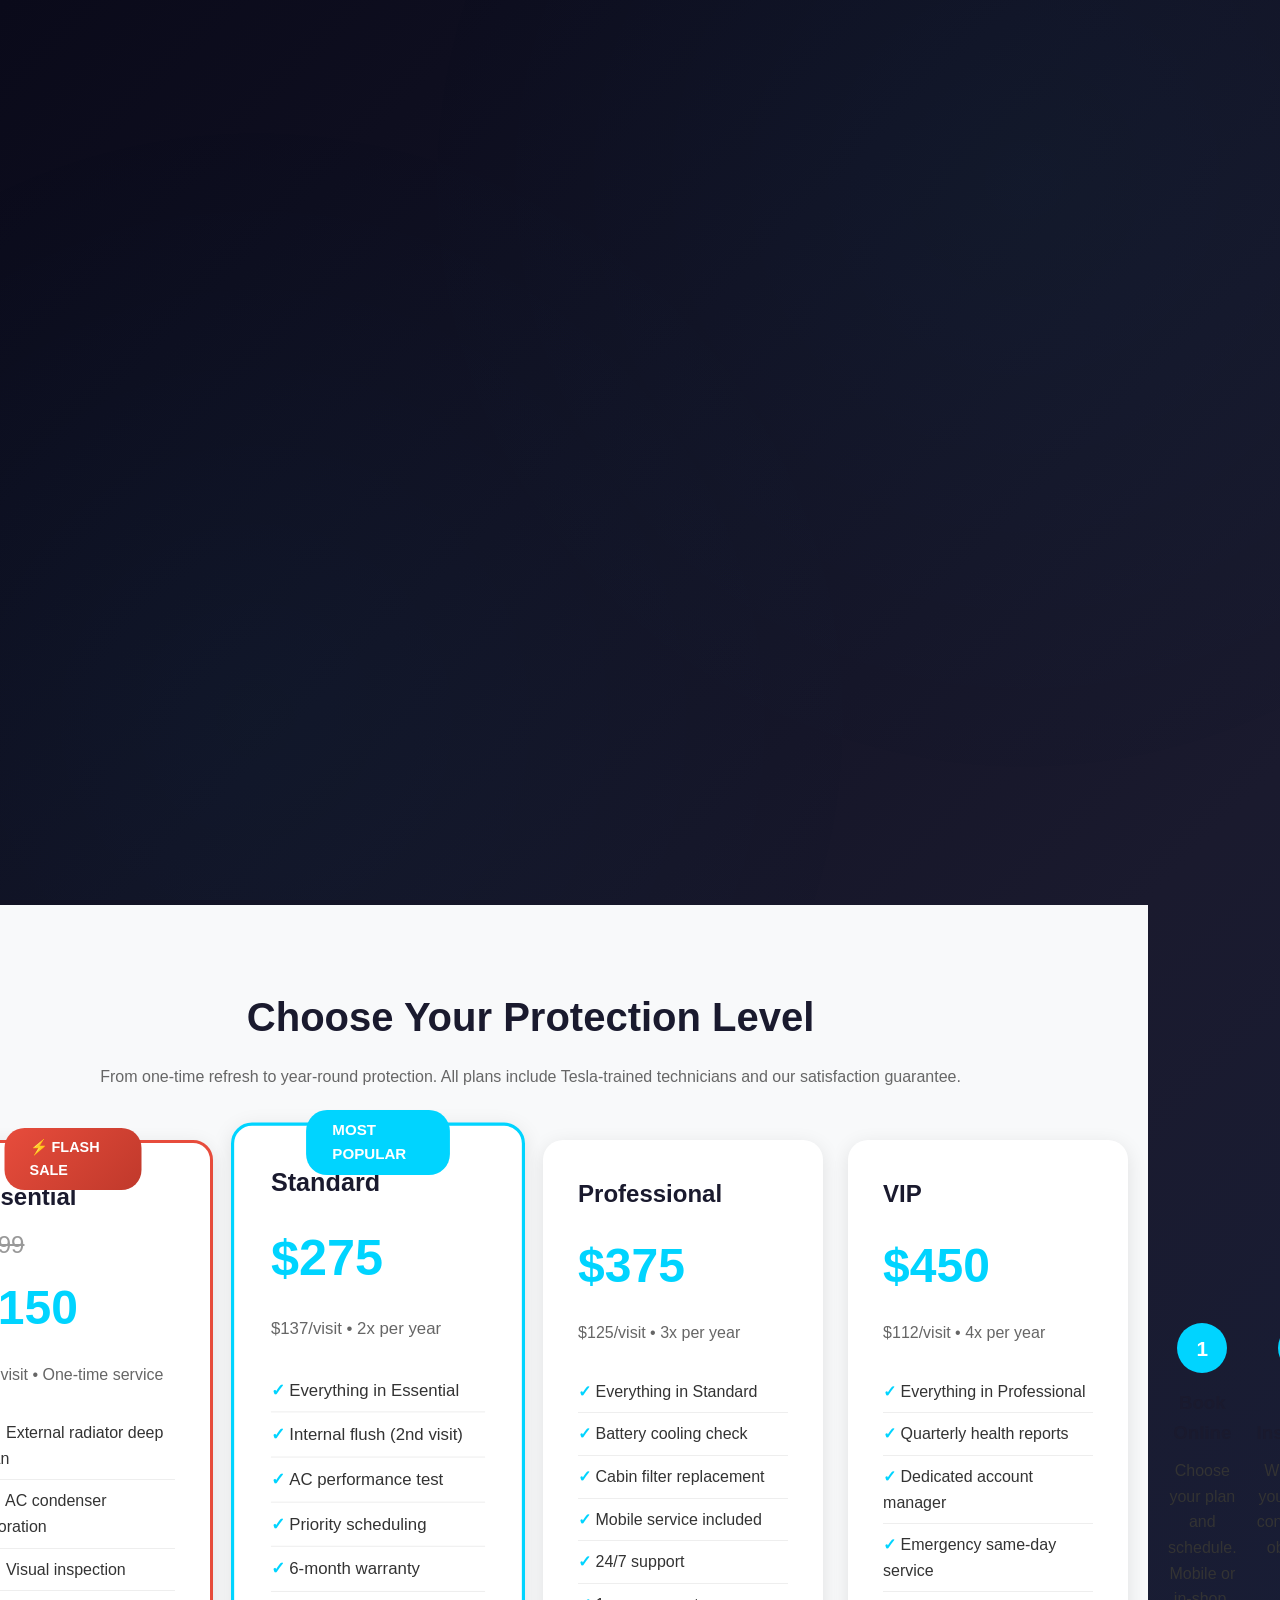
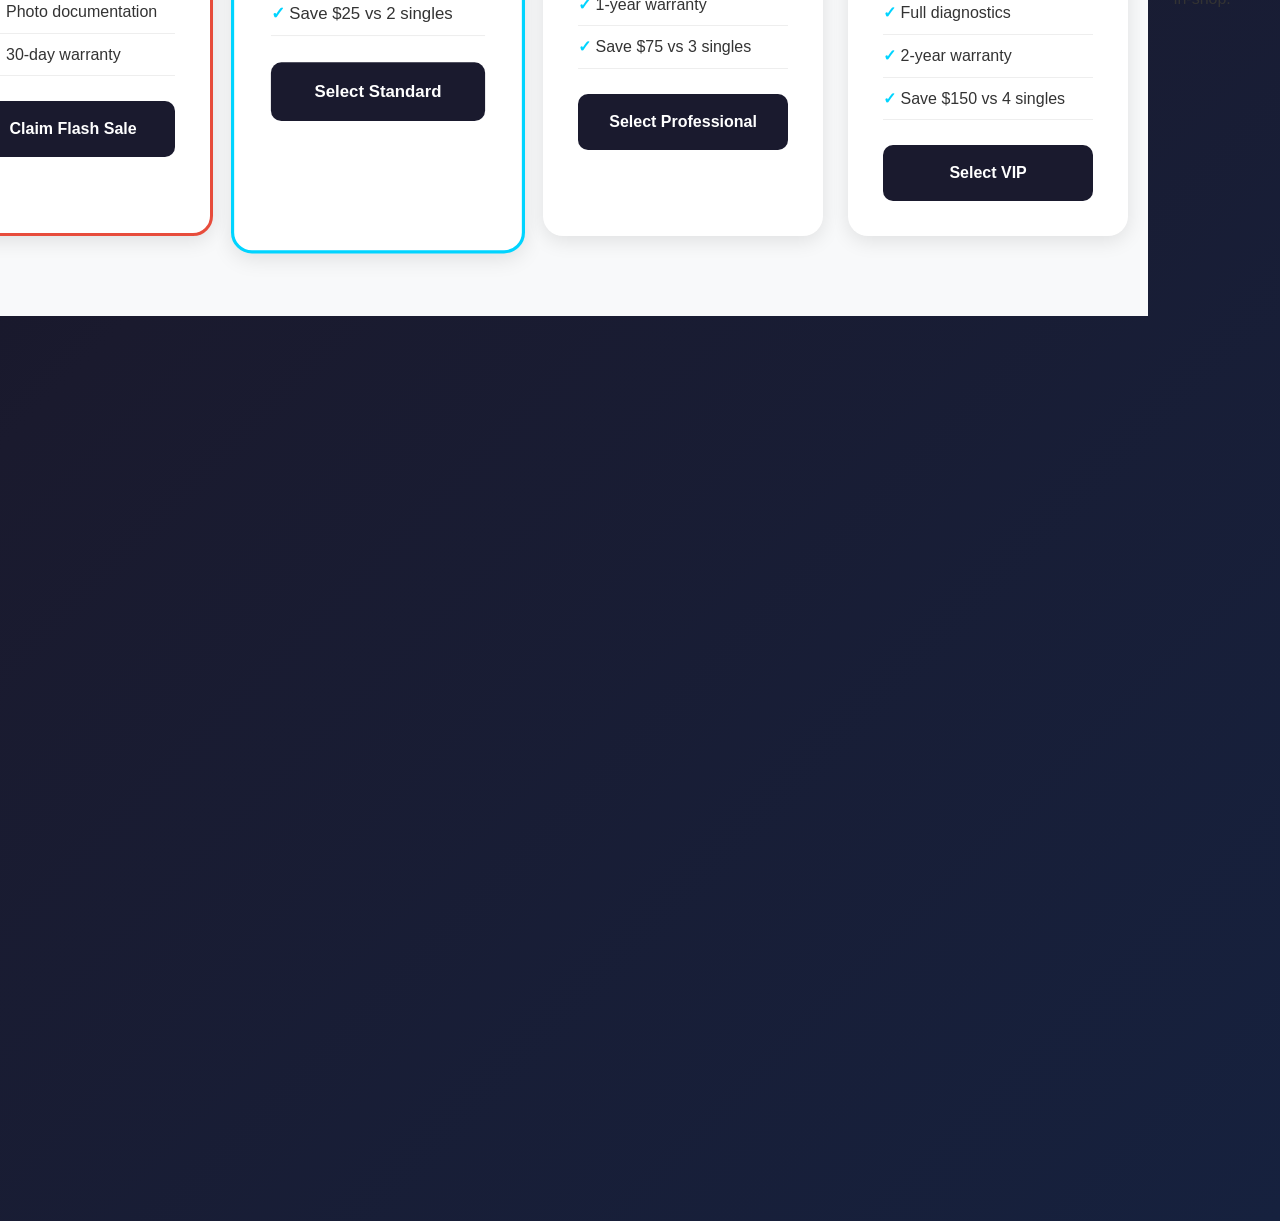
==== book.html @ 42105e39 "feat: add booking form and dedicated booking page" ====
<!DOCTYPE html>
<html lang="en">
<head>
    <meta charset="UTF-8">
    <meta name="viewport" content="width=device-width, initial-scale=1.0">
    <title>Book Your Tesla Service - Tesla Cool Pro</title>
    <style>
        * {
            margin: 0;
            padding: 0;
            box-sizing: border-box;
        }
        
        body {
            font-family: 'Segoe UI', Tahoma, Geneva, Verdana, sans-serif;
            background: linear-gradient(135deg, #0a0a1a 0%, #1a1a2e 50%, #16213e 100%);
            min-height: 100vh;
            color: white;
            display: flex;
            justify-content: center;
            align-items: center;
            padding: 20px;
            position: relative;
            overflow-x: hidden;
        }
        
        /* Subtle repeating pattern background */
        body::before {
            content: '';
            position: fixed;
            top: 0;
            left: 0;
            width: 100%;
            height: 100%;
            background-image: 
                radial-gradient(circle at 20% 80%, rgba(0, 212, 255, 0.03) 0%, transparent 50%),
                radial-gradient(circle at 80% 20%, rgba(0, 212, 255, 0.03) 0%, transparent 50%);
            pointer-events: none;
            z-index: 0;
        }
        
        .container {
            max-width: 600px;
            width: 100%;
            position: relative;
            z-index: 1;
        }
        
        /* Logo/Header */
        .header {
            text-align: center;
            margin-bottom: 30px;
        }
        
        .header h1 {
            font-size: 2.5em;
            font-weight: 700;
            margin-bottom: 5px;
        }
        
        .header h1 span {
            color: #00d4ff;
        }
        
        .header .subtitle {
            font-size: 1em;
            opacity: 0.7;
            margin-bottom: 10px;
        }
        
        /* Repetitive "gravity" text */
        .gravity-text {
            text-align: center;
            margin-bottom: 30px;
            overflow: hidden;
        }
        
        .gravity-line {
            display: block;
            font-size: 0.7em;
            letter-spacing: 8px;
            text-transform: uppercase;
            opacity: 0.15;
            line-height: 1.4;
            animation: fadePulse 3s ease-in-out infinite;
        }
        
        .gravity-line:nth-child(1) { font-size: 0.9em; opacity: 0.25; }
        .gravity-line:nth-child(2) { font-size: 0.8em; opacity: 0.2; }
        .gravity-line:nth-child(3) { font-size: 0.7em; opacity: 0.15; }
        .gravity-line:nth-child(4) { font-size: 0.6em; opacity: 0.1; }
        .gravity-line:nth-child(5) { font-size: 0.5em; opacity: 0.08; }
        
        @keyframes fadePulse {
            0%, 100% { opacity: 0.1; }
            50% { opacity: 0.25; }
        }
        
        /* Form Card */
        .form-card {
            background: rgba(255, 255, 255, 0.03);
            border: 1px solid rgba(0, 212, 255, 0.15);
            border-radius: 20px;
            padding: 40px;
            backdrop-filter: blur(10px);
            box-shadow: 0 20px 60px rgba(0, 0, 0, 0.4);
        }
        
        .form-title {
            font-size: 1.5em;
            margin-bottom: 5px;
            color: #00d4ff;
        }
        
        .form-subtitle {
            font-size: 0.95em;
            opacity: 0.7;
            margin-bottom: 30px;
        }
        
        .form-group {
            margin-bottom: 22px;
        }
        
        .form-group label {
            display: block;
            margin-bottom: 8px;
            font-weight: 600;
            font-size: 0.9em;
            color: #00d4ff;
        }
        
        .form-group input,
        .form-group select,
        .form-group textarea {
            width: 100%;
            padding: 14px 16px;
            border: 2px solid rgba(0, 212, 255, 0.2);
            border-radius: 12px;
            background: rgba(0, 0, 0, 0.3);
            color: white;
            font-size: 1em;
            transition: all 0.3s ease;
            font-family: inherit;
        }
        
        .form-group input:focus,
        .form-group select:focus,
        .form-group textarea:focus {
            outline: none;
            border-color: #00d4ff;
            box-shadow: 0 0 20px rgba(0, 212, 255, 0.2);
            background: rgba(0, 0, 0, 0.5);
        }
        
        .form-group input::placeholder,
        .form-group textarea::placeholder {
            color: rgba(255, 255, 255, 0.3);
        }
        
        .form-group select option {
            background: #1a1a2e;
            color: white;
        }
        
        .form-group small {
            display: block;
            margin-top: 6px;
            color: rgba(255, 255, 255, 0.5);
            font-size: 0.8em;
        }
        
        .form-row {
            display: grid;
            grid-template-columns: 1fr 1fr;
            gap: 15px;
        }
        
        .checkbox-group {
            display: flex;
            flex-direction: column;
            gap: 10px;
        }
        
        .checkbox-label {
            display: flex;
            align-items: center;
            gap: 10px;
            cursor: pointer;
            font-weight: normal;
            color: rgba(255, 255, 255, 0.85);
            font-size: 0.95em;
        }
        
        .checkbox-label input[type="checkbox"] {
            width: auto;
            accent-color: #00d4ff;
        }
        
        .submit-btn {
            display: block;
            width: 100%;
            padding: 18px;
            background: linear-gradient(135deg, #00d4ff 0%, #0099cc 100%);
            color: #0a0a1a;
            border: none;
            border-radius: 50px;
            font-size: 1.2em;
            font-weight: bold;
            cursor: pointer;
            transition: all 0.3s ease;
            margin-top: 10px;
        }
        
        .submit-btn:hover {
            transform: translateY(-3px);
            box-shadow: 0 15px 40px rgba(0, 212, 255, 0.4);
        }
        
        .guarantee-text {
            text-align: center;
            margin-top: 20px;
            font-size: 0.85em;
            opacity: 0.6;
        }
        
        .phone-fallback {
            text-align: center;
            margin-top: 25px;
            padding-top: 25px;
            border-top: 1px solid rgba(255, 255, 255, 0.1);
        }
        
        .phone-fallback p {
            font-size: 0.9em;
            opacity: 0.7;
            margin-bottom: 8px;
        }
        
        .phone-fallback a {
            color: #00d4ff;
            text-decoration: none;
            font-size: 1.3em;
            font-weight: bold;
        }
        
        .phone-fallback a:hover {
            text-decoration: underline;
        }
        
        /* Footer */
        .footer {
            text-align: center;
            margin-top: 30px;
            font-size: 0.75em;
            opacity: 0.4;
        }
        
        @media (max-width: 600px) {
            .form-row {
                grid-template-columns: 1fr;
            }
            
            .form-card {
                padding: 25px;
            }
            
            .header h1 {
                font-size: 2em;
            }
        }
    </style>
</head>
<body>
    <div class="container">
        <!-- Header -->
        <div class="header">
            <h1>Tesla <span>Cool</span> Pro</h1>
            <p class="subtitle">Premium Radiator &amp; Cooling System Cleaning</p>
        </div>
        
        <!-- Repetitive "gravity" text - pulls eye downward -->
        <div class="gravity-text">
            <span class="gravity-line">Restore AC Performance</span>
            <span class="gravity-line">Protect Your Battery</span>
            <span class="gravity-line">Extend Your Range</span>
            <span class="gravity-line">Book Your Service</span>
            <span class="gravity-line">Book Your Service</span>
        </div>
        
        <!-- Form -->
        <div class="form-card">
            <h2 class="form-title">Book Your Service</h2>
            <p class="form-subtitle">Fill out the form below and we'll confirm your appointment within 15 minutes</p>
            
            <form action="https://formspree.io/f/mzdwnrwk" method="POST">
                <div class="form-row">
                    <div class="form-group">
                        <label for="name">Full Name *</label>
                        <input type="text" id="name" name="name" required placeholder="John Doe">
                    </div>
                    <div class="form-group">
                        <label for="phone">Phone Number *</label>
                        <input type="tel" id="phone" name="phone" required placeholder="435-695-6996">
                    </div>
                </div>
                
                <div class="form-group">
                    <label for="email">Email Address *</label>
                    <input type="email" id="email" name="email" required placeholder="john@example.com">
                </div>
                
                <div class="form-row">
                    <div class="form-group">
                        <label for="model">Tesla Model *</label>
                        <select id="model" name="model" required>
                            <option value="">Select Model</option>
                            <option value="model-3">Model 3</option>
                            <option value="model-y">Model Y</option>
                            <option value="model-s">Model S</option>
                            <option value="model-x">Model X</option>
                            <option value="cybertruck">Cybertruck</option>
                        </select>
                    </div>
                    <div class="form-group">
                        <label for="year">Year *</label>
                        <select id="year" name="year" required>
                            <option value="">Select Year</option>
                            <option value="2026">2026</option>
                            <option value="2025">2025</option>
                            <option value="2024">2024</option>
                            <option value="2023">2023</option>
                            <option value="2022">2022</option>
                            <option value="2021">2021</option>
                            <option value="2020">2020</option>
                            <option value="2019">2019</option>
                            <option value="2018">2018</option>
                            <option value="2017">2017</option>
                            <option value="2016">2016</option>
                            <option value="2015">2015</option>
                            <option value="2014">2014</option>
                            <option value="2013">2013</option>
                            <option value="2012">2012</option>
                        </select>
                    </div>
                </div>
                
                <div class="form-group">
                    <label for="mileage">Current Mileage (approximate)</label>
                    <input type="number" id="mileage" name="mileage" placeholder="45,000">
                </div>
                
                <div class="form-group">
                    <label for="service-tier">Service Tier *</label>
                    <select id="service-tier" name="service-tier" required>
                        <option value="">Select Your Plan</option>
                        <option value="essential">Essential - $150 (One-time)</option>
                        <option value="standard">Standard - $275 (2x/year)</option>
                        <option value="professional">Professional - $375 (3x/year)</option>
                        <option value="vip">VIP - $450 (4x/year)</option>
                    </select>
                </div>
                
                <div class="form-group">
                    <label>Current Symptoms (check all that apply)</label>
                    <div class="checkbox-group">
                        <label class="checkbox-label">
                            <input type="checkbox" name="symptoms" value="weak-ac"> Weak AC / Not cooling
                        </label>
                        <label class="checkbox-label">
                            <input type="checkbox" name="symptoms" value="range-loss"> Range loss / Reduced efficiency
                        </label>
                        <label class="checkbox-label">
                            <input type="checkbox" name="symptoms" value="overheating"> Overheating warnings
                        </label>
                        <label class="checkbox-label">
                            <input type="checkbox" name="symptoms" value="battery-warnings"> Battery cooling warnings
                        </label>
                        <label class="checkbox-label">
                            <input type="checkbox" name="symptoms" value="no-issues"> No issues - preventive maintenance
                        </label>
                    </div>
                </div>
                
                <div class="form-row">
                    <div class="form-group">
                        <label for="date">Preferred Date *</label>
                        <input type="date" id="date" name="date" required>
                    </div>
                    <div class="form-group">
                        <label for="time">Preferred Time *</label>
                        <select id="time" name="time" required>
                            <option value="">Select Time</option>
                            <option value="morning">Morning (8am - 12pm)</option>
                            <option value="afternoon">Afternoon (12pm - 5pm)</option>
                            <option value="evening">Evening (5pm - 8pm)</option>
                        </select>
                    </div>
                </div>
                
                <div class="form-group">
                    <label for="location">Service Location (Address) *</label>
                    <input type="text" id="location" name="location" required placeholder="123 Main St, Provo, UT 84601">
                    <small>Mobile service - we come to you!</small>
                </div>
                
                <div class="form-group">
                    <label for="notes">Additional Notes</label>
                    <textarea id="notes" name="notes" rows="3" placeholder="Any specific concerns or access instructions..."></textarea>
                </div>
                
                <button type="submit" class="submit-btn">Book My Appointment</button>
                <p class="guarantee-text">⚡ We'll confirm within 15 minutes • 100% Money-Back Guarantee</p>
            </form>
        </div>
        
        <!-- Phone fallback -->
        <div class="phone-fallback">
            <p>Prefer to call?</p>
            <a href="tel:4356956996">435.695.6996</a>
            <p style="margin-top: 10px; font-size: 0.8em;">Or text "COOL" for $20 off</p>
        </div>
        
        <!-- Footer -->
        <div class="footer">
            <p>Not affiliated with Tesla Inc. | Serving Utah County &amp; surrounding areas</p>
            <p>&copy; 2024 Tesla Cool Pro</p>
        </div>
    </div>
</body>
</html>

<!DOCTYPE html>
<html lang="en">
<head>
    <meta charset="UTF-8">
    <meta name="viewport" content="width=device-width, initial-scale=1.0">
    <title>Tesla Cool Pro - Premium Tesla Radiator Cleaning</title>
    <style>
        * {
            margin: 0;
            padding: 0;
            box-sizing: border-box;
        }
        
        body {
            font-family: 'Segoe UI', Tahoma, Geneva, Verdana, sans-serif;
            line-height: 1.6;
            color: #333;
        }
        
        /* Hero Section */
        .hero {
            background: linear-gradient(135deg, #1a1a2e 0%, #16213e 100%);
            color: white;
            padding: 80px 20px;
            text-align: center;
        }
        
        .hero h1 {
            font-size: 3.5em;
            margin-bottom: 20px;
            font-weight: 700;
        }
        
        .hero h1 span {
            color: #00d4ff;
        }
        
        .hero .subtitle {
            font-size: 1.3em;
            margin-bottom: 15px;
            opacity: 0.9;
        }
        
        .hero .tagline {
            font-size: 1.1em;
            margin-bottom: 40px;
            opacity: 0.8;
        }
        
        .cta-button {
            display: inline-block;
            background: #00d4ff;
            color: #1a1a2e;
            padding: 18px 50px;
            text-decoration: none;
            border-radius: 50px;
            font-weight: bold;
            font-size: 1.2em;
            transition: transform 0.3s, box-shadow 0.3s;
        }
        
        .cta-button:hover {
            transform: translateY(-3px);
            box-shadow: 0 10px 30px rgba(0, 212, 255, 0.3);
        }
        
        /* Trust Badges */
        .trust-badges {
            background: #f8f9fa;
            padding: 40px 20px;
            text-align: center;
        }
        
        .badge-container {
            max-width: 1200px;
            margin: 0 auto;
            display: grid;
            grid-template-columns: repeat(auto-fit, minmax(200px, 1fr));
            gap: 30px;
        }
        
        .badge {
            padding: 20px;
        }
        
        .badge-number {
            font-size: 2.5em;
            font-weight: bold;
            color: #00d4ff;
        }
        
        .badge-label {
            color: #666;
            margin-top: 5px;
        }
        
        /* Problem Section */
        .problem {
            padding: 80px 20px;
            max-width: 1000px;
            margin: 0 auto;
        }
        
        .problem h2 {
            text-align: center;
            font-size: 2.5em;
            margin-bottom: 40px;
            color: #1a1a2e;
        }
        
        .problem-grid {
            display: grid;
            grid-template-columns: 1fr 1fr;
            gap: 40px;
            align-items: center;
        }
        
        .problem-content h3 {
            font-size: 1.5em;
            margin-bottom: 20px;
            color: #e74c3c;
        }
        
        .problem-list {
            list-style: none;
        }
        
        .problem-list li {
            padding: 10px 0;
            padding-left: 30px;
            position: relative;
        }
        
        .problem-list li:before {
            content: "⚠️";
            position: absolute;
            left: 0;
        }
        
        .cost-box {
            background: #fff3cd;
            border-left: 4px solid #ffc107;
            padding: 20px;
            margin-top: 20px;
            border-radius: 5px;
        }
        
        .cost-box strong {
            color: #e74c3c;
            font-size: 1.3em;
        }
        
        /* Solution Section */
        .solution {
            background: linear-gradient(135deg, #667eea 0%, #764ba2 100%);
            color: white;
            padding: 80px 20px;
            text-align: center;
        }
        
        .solution h2 {
            font-size: 2.5em;
            margin-bottom: 40px;
        }
        
        .features {
            max-width: 1200px;
            margin: 0 auto;
            display: grid;
            grid-template-columns: repeat(auto-fit, minmax(250px, 1fr));
            gap: 30px;
            margin-top: 40px;
        }
        
        .feature {
            background: rgba(255,255,255,0.1);
            padding: 30px;
            border-radius: 15px;
            backdrop-filter: blur(10px);
        }
        
        .feature-icon {
            font-size: 3em;
            margin-bottom: 15px;
        }
        
        .feature h3 {
            font-size: 1.3em;
            margin-bottom: 10px;
        }
        
        /* Flash Sale Card */
        .pricing-card.flash-sale {
            border: 3px solid #e74c3c;
            animation: pulse-border 2s infinite;
            position: relative;
            overflow: visible;
        }
        
        @keyframes pulse-border {
            0% { box-shadow: 0 0 0 0 rgba(231, 76, 60, 0.4); }
            70% { box-shadow: 0 0 0 10px rgba(231, 76, 60, 0); }
            100% { box-shadow: 0 0 0 0 rgba(231, 76, 60, 0); }
        }
        
        .flash-badge {
            position: absolute;
            top: -15px;
            left: 50%;
            transform: translateX(-50%);
            background: linear-gradient(135deg, #e74c3c 0%, #c0392b 100%);
            color: white;
            padding: 8px 25px;
            border-radius: 20px;
            font-weight: bold;
            font-size: 0.9em;
            z-index: 10;
            animation: flash-pulse 1.5s infinite;
        }
        
        @keyframes flash-pulse {
            0%, 100% { transform: translateX(-50%) scale(1); }
            50% { transform: translateX(-50%) scale(1.05); }
        }
        
        .original-price {
            text-decoration: line-through;
            color: #999;
            font-size: 1.5em;
            margin-bottom: -10px;
        }
        
        .tier-price {
            font-size: 3em;
            font-weight: bold;
            color: #e74c3c;
            margin: 15px 0;
        }
        
        .flash-cta {
            background: linear-gradient(135deg, #e74c3c 0%, #c0392b 100%);
            animation: cta-pulse 2s infinite;
        }
        
        @keyframes cta-pulse {
            0%, 100% { box-shadow: 0 0 0 0 rgba(231, 76, 60, 0.4); }
            50% { box-shadow: 0 0 20px 5px rgba(231, 76, 60, 0.3); }
        }
        
        /* Pricing Section */
        .pricing {
            padding: 80px 20px;
            background: #f8f9fa;
        }
        
        .pricing h2 {
            text-align: center;
            font-size: 2.5em;
            margin-bottom: 15px;
            color: #1a1a2e;
        }
        
        .pricing-subtitle {
            text-align: center;
            color: #666;
            margin-bottom: 50px;
        }
        
        .pricing-grid {
            max-width: 1300px;
            margin: 0 auto;
            display: grid;
            grid-template-columns: repeat(auto-fit, minmax(280px, 1fr));
            gap: 25px;
        }
        
        .pricing-card {
            background: white;
            border-radius: 20px;
            padding: 35px;
            box-shadow: 0 5px 20px rgba(0,0,0,0.1);
            position: relative;
            transition: transform 0.3s;
        }
        
        .pricing-card:hover {
            transform: translateY(-10px);
        }
        
        .pricing-card.popular {
            border: 3px solid #00d4ff;
            transform: scale(1.05);
        }
        
        .popular-badge {
            position: absolute;
            top: -15px;
            left: 50%;
            transform: translateX(-50%);
            background: #00d4ff;
            color: white;
            padding: 8px 25px;
            border-radius: 20px;
            font-weight: bold;
            font-size: 0.9em;
        }
        
        .tier-name {
            font-size: 1.5em;
            font-weight: bold;
            color: #1a1a2e;
            margin-bottom: 10px;
        }
        
        .tier-price {
            font-size: 3em;
            font-weight: bold;
            color: #00d4ff;
            margin: 15px 0;
        }
        
        .tier-price span {
            font-size: 0.5em;
            color: #666;
        }
        
        .tier-per-visit {
            color: #666;
            margin-bottom: 20px;
        }
        
        .tier-features {
            list-style: none;
            margin: 25px 0;
        }
        
        .tier-features li {
            padding: 8px 0;
            border-bottom: 1px solid #eee;
        }
        
        .tier-features li:before {
            content: "✓ ";
            color: #00d4ff;
            font-weight: bold;
        }
        
        .pricing-cta {
            display: block;
            text-align: center;
            background: #1a1a2e;
            color: white;
            padding: 15px;
            text-decoration: none;
            border-radius: 10px;
            font-weight: bold;
            transition: background 0.3s;
        }
        
        .pricing-cta:hover {
            background: #00d4ff;
            color: #1a1a2e;
        }
        
        /* How It Works */
        .process {
            padding: 80px 20px;
            max-width: 1000px;
            margin: 0 auto;
        }
        
        .process h2 {
            text-align: center;
            font-size: 2.5em;
            margin-bottom: 50px;
            color: #1a1a2e;
        }
        
        .steps {
            display: flex;
            justify-content: space-between;
            gap: 20px;
        }
        
        .step {
            text-align: center;
            flex: 1;
        }
        
        .step-number {
            width: 50px;
            height: 50px;
            background: #00d4ff;
            color: white;
            border-radius: 50%;
            display: flex;
            align-items: center;
            justify-content: center;
            margin: 0 auto 15px;
            font-weight: bold;
            font-size: 1.3em;
        }
        
        .step h3 {
            margin-bottom: 10px;
            color: #1a1a2e;
        }
        
        /* Guarantee */
        .guarantee {
            background: linear-gradient(135deg, #667eea 0%, #764ba2 100%);
            color: white;
            padding: 60px 20px;
            text-align: center;
        }
        
        .guarantee h2 {
            font-size: 2.5em;
            margin-bottom: 20px;
        }
        
        .guarantee p {
            font-size: 1.2em;
            max-width: 600px;
            margin: 0 auto;
            opacity: 0.9;
        }
        
        /* CTA Section */
        .final-cta {
            background: #1a1a2e;
            color: white;
            padding: 80px 20px;
            text-align: center;
        }
        
        .final-cta h2 {
            font-size: 2.5em;
            margin-bottom: 20px;
        }
        
        .final-cta p {
            font-size: 1.2em;
            margin-bottom: 40px;
            opacity: 0.9;
        }
        
        .contact-info {
            font-size: 1.5em;
            margin: 20px 0;
        }
        
        .contact-info a {
            color: #00d4ff;
            text-decoration: none;
        }
        
        /* Booking Form */
        .booking-form-section {
            background: linear-gradient(135deg, #1a1a2e 0%, #16213e 100%);
            color: white;
            padding: 80px 20px;
            text-align: center;
        }
        
        .booking-form-section h2 {
            font-size: 2.5em;
            margin-bottom: 15px;
        }
        
        .form-subtitle {
            font-size: 1.1em;
            opacity: 0.8;
            margin-bottom: 40px;
        }
        
        .booking-form {
            max-width: 700px;
            margin: 0 auto;
            background: rgba(255,255,255,0.05);
            padding: 40px;
            border-radius: 20px;
            backdrop-filter: blur(10px);
            border: 1px solid rgba(0, 212, 255, 0.2);
        }
        
        .form-row {
            display: grid;
            grid-template-columns: 1fr 1fr;
            gap: 20px;
        }
        
        .form-group {
            margin-bottom: 25px;
            text-align: left;
        }
        
        .form-group label {
            display: block;
            margin-bottom: 8px;
            font-weight: 600;
            color: #00d4ff;
            font-size: 0.95em;
        }
        
        .form-group input,
        .form-group select,
        .form-group textarea {
            width: 100%;
            padding: 14px;
            border: 2px solid rgba(0, 212, 255, 0.3);
            border-radius: 10px;
            background: rgba(0,0,0,0.3);
            color: white;
            font-size: 1em;
            transition: border-color 0.3s, box-shadow 0.3s;
        }
        
        .form-group input:focus,
        .form-group select:focus,
        .form-group textarea:focus {
            outline: none;
            border-color: #00d4ff;
            box-shadow: 0 0 15px rgba(0, 212, 255, 0.2);
        }
        
        .form-group input::placeholder,
        .form-group textarea::placeholder {
            color: rgba(255,255,255,0.4);
        }
        
        .form-group select {
            cursor: pointer;
        }
        
        .form-group select option {
            background: #1a1a2e;
            color: white;
        }
        
        .form-group small {
            display: block;
            margin-top: 5px;
            color: rgba(255,255,255,0.6);
            font-size: 0.85em;
        }
        
        .checkbox-group {
            display: flex;
            flex-direction: column;
            gap: 10px;
        }
        
        .checkbox-label {
            display: flex;
            align-items: center;
            gap: 10px;
            cursor: pointer;
            font-weight: normal;
            color: white;
        }
        
        .checkbox-label input[type="checkbox"] {
            width: auto;
            accent-color: #00d4ff;
        }
        
        .form-submit {
            display: block;
            width: 100%;
            padding: 18px;
            background: linear-gradient(135deg, #00d4ff 0%, #0099cc 100%);
            color: #1a1a2e;
            border: none;
            border-radius: 50px;
            font-size: 1.2em;
            font-weight: bold;
            cursor: pointer;
            transition: transform 0.3s, box-shadow 0.3s;
        }
        
        .form-submit:hover {
            transform: translateY(-3px);
            box-shadow: 0 10px 30px rgba(0, 212, 255, 0.4);
        }
        
        .form-guarantee {
            margin-top: 20px;
            font-size: 0.9em;
            opacity: 0.8;
        }
        
        /* Footer */
        footer {
            background: #0f0f23;
            color: white;
            padding: 40px 20px;
            text-align: center;
        }
        
        footer p {
            opacity: 0.7;
        }
        
        /* Gallery Styles */
        .gallery {
            padding: 80px 20px;
            background: #f8f9fa;
        }
        
        .gallery h2 {
            text-align: center;
            font-size: 2.5em;
            margin-bottom: 15px;
            color: #1a1a2e;
        }
        
        .gallery-subtitle {
            text-align: center;
            color: #666;
            margin-bottom: 50px;
        }
        
        .gallery-grid {
            max-width: 1200px;
            margin: 0 auto;
            display: grid;
            grid-template-columns: repeat(auto-fit, minmax(350px, 1fr));
            gap: 30px;
        }
        
        .gallery-item {
            background: white;
            border-radius: 15px;
            overflow: hidden;
            box-shadow: 0 5px 20px rgba(0,0,0,0.1);
        }
        
        .gallery-item img {
            width: 100%;
            height: 100%;
            object-fit: cover;
        }
        
        .gallery-item .label {
            position: absolute;
            top: 10px;
            left: 10px;
            background: rgba(0,0,0,0.7);
            color: white;
            padding: 5px 15px;
            border-radius: 20px;
            font-size: 0.9em;
            font-weight: bold;
            z-index: 10;
        }
        
        .gallery-item .info {
            padding: 20px;
        }
        
        .gallery-item .info h3 {
            font-size: 1.2em;
            color: #1a1a2e;
            margin-bottom: 5px;
        }
        
        .gallery-item .info p {
            color: #666;
            font-size: 0.9em;
        }
        
        .gallery-item .results {
            display: flex;
            gap: 20px;
            margin-top: 15px;
            padding-top: 15px;
            border-top: 1px solid #eee;
        }
        
        .gallery-item .result {
            text-align: center;
        }
        
        .gallery-item .result-value {
            font-size: 1.5em;
            font-weight: bold;
            color: #00d4ff;
        }
        
        .gallery-item .result-label {
            font-size: 0.8em;
            color: #666;
        }
        
        .testimonials {
            padding: 80px 20px;
            max-width: 1200px;
            margin: 0 auto;
        }
        
        .testimonials h2 {
            text-align: center;
            font-size: 2.5em;
            margin-bottom: 15px;
            color: #1a1a2e;
        }
        
        .testimonials-subtitle {
            text-align: center;
            color: #666;
            margin-bottom: 50px;
        }
        
        .testimonials-grid {
            display: grid;
            grid-template-columns: repeat(auto-fit, minmax(350px, 1fr));
            gap: 30px;
        }
        
        .testimonial-card {
            background: white;
            padding: 35px;
            border-radius: 15px;
            box-shadow: 0 5px 20px rgba(0,0,0,0.1);
            position: relative;
        }
        
        .testimonial-card::before {
            content: """;
            font-size: 4em;
            color: #00d4ff;
            position: absolute;
            top: 10px;
            left: 20px;
            opacity: 0.3;
        }
        
        .testimonial-text {
            font-size: 1.1em;
            line-height: 1.6;
            color: #333;
            margin-bottom: 25px;
            position: relative;
            z-index: 1;
        }
        
        .testimonial-author {
            display: flex;
            align-items: center;
            gap: 15px;
            border-top: 1px solid #eee;
            padding-top: 20px;
        }
        
        .author-avatar {
            width: 50px;
            height: 50px;
            border-radius: 50%;
            background: linear-gradient(135deg, #667eea 0%, #764ba2 100%);
            display: flex;
            align-items: center;
            justify-content: center;
            color: white;
            font-weight: bold;
            font-size: 1.2em;
        }
        
        .author-info h4 {
            color: #1a1a2e;
            margin: 0;
        }
        
        .author-info p {
            color: #666;
            margin: 0;
            font-size: 0.9em;
        }
        
        .stars {
            color: #ffc107;
            margin-bottom: 15px;
        }
        @media (max-width: 768px) {
            .hero h1 {
                font-size: 2.5em;
            }
            
            .problem-grid {
                grid-template-columns: 1fr;
            }
            
            .steps {
                flex-direction: column;
            }
            
            .pricing-card.popular {
                transform: none;
            }
            
            .form-row {
                grid-template-columns: 1fr;
            }
            
            .booking-form {
                padding: 25px;
            }
            
            .testimonials-grid,
            .gallery-grid {
                grid-template-columns: 1fr;
            }
        }
    </style>
</head>
<body>

    <!-- Hero Section -->
    <section class="hero">
        <h1>Tesla <span>Cool</span> Pro</h1>
        <p class="subtitle">Premium Radiator & Cooling System Cleaning</p>
        <p class="tagline">Restore AC Performance • Protect Your Battery • Extend Your Range</p>
        <a href="#book" class="cta-button">Book Your Service</a>
    </section>

    <!-- Trust Badges -->
    <section class="trust-badges">
        <div class="badge-container">
            <div class="badge">
                <div class="badge-number">500+</div>
                <div class="badge-label">Teslas Serviced</div>
            </div>
            <div class="badge">
                <div class="badge-number">4.9★</div>
                <div class="badge-label">Average Rating</div>
            </div>
            <div class="badge">
                <div class="badge-number">$2.2M</div>
                <div class="badge-label">Saved in Repairs</div>
            </div>
            <div class="badge">
                <div class="badge-number">0</div>
                <div class="badge-label">Damage Incidents</div>
            </div>
        </div>
    </section>

    <!-- Problem Section -->
    <section class="problem">
        <h2>The Hidden Problem Every Tesla Faces</h2>
        <div class="problem-grid">
            <div class="problem-content">
                <h3>Why Your Tesla is Running Hot</h3>
                <ul class="problem-list">
                    <li>No front grille = direct exposure to debris</li>
                    <li>Bugs, leaves, dirt clog the radiator</li>
                    <li>AC slowly loses effectiveness</li>
                    <li>Battery can't cool properly</li>
                    <li>Range drops over time</li>
                    <li>Repair cost when it fails: $3,000-5,000+</li>
                </ul>
                <div class="cost-box">
                    <p><strong>Tesla Service Center Charges:</strong><br>
                    Diagnostic: $200-300<br>
                    Radiator Replacement: $1,200-1,500<br>
                    AC Repair: $800-1,200<br>
                    <strong>Total: $3,000-5,000+</strong></p>
                </div>
            </div>
            <div class="problem-visual">
                <img src="images/before-1.jpg" alt="Dirty Tesla radiator - before cleaning" style="width: 100%; height: 400px; object-fit: cover; border-radius: 10px;">
            </div>
        </div>
    </section>

    <!-- Solution Section -->
    <section class="solution">
        <h2>The Professional Solution</h2>
        <div class="features">
            <div class="feature">
                <div class="feature-icon">🔧</div>
                <h3>Tesla-Trained Technicians</h3>
                <p>We ONLY work on Teslas. We understand the unique cooling system, software, and sensors.</p>
            </div>
            <div class="feature">
                <div class="feature-icon">🚐</div>
                <h3>Mobile Service</h3>
                <p>We come to you. Home, office, or charging station. Same professional service, zero hassle.</p>
            </div>
            <div class="feature">
                <div class="feature-icon">⚡</div>
                <h3>Same-Day Service</h3>
                <p>Book today, get serviced today. No waiting weeks like Tesla Service Center.</p>
            </div>
            <div class="feature">
                <div class="feature-icon">🛡️</div>
                <h3>Warranty Safe</h3>
                <p>We use Tesla-approved methods. Won't void your warranty. Protects your investment.</p>
            </div>
        </div>
    </section>

    <!-- Pricing Section -->
    <section class="pricing" id="pricing">
        <h2>Choose Your Protection Level</h2>
        <p class="pricing-subtitle">From one-time refresh to year-round protection. All plans include Tesla-trained technicians and our satisfaction guarantee.</p>
        
        <div class="pricing-grid">
            <!-- Tier 1: Essential (Flash Sale) -->
            <div class="pricing-card flash-sale">
                <div class="flash-badge">⚡ FLASH SALE</div>
                <div class="tier-name">Essential</div>
                <div class="original-price">$199</div>
                <div class="tier-price">$150</div>
                <div class="tier-per-visit">Per visit • One-time service</div>
                <ul class="tier-features">
                    <li>✓ External radiator deep clean</li>
                    <li>✓ AC condenser restoration</li>
                    <li>✓ Visual inspection</li>
                    <li>✓ Photo documentation</li>
                    <li>✓ 30-day warranty</li>
                </ul>
                <a href="#book" class="pricing-cta flash-cta">Claim Flash Sale</a>
            </div>

            <!-- Tier 2: Standard (Popular) -->
            <div class="pricing-card popular">
                <div class="popular-badge">MOST POPULAR</div>
                <div class="tier-name">Standard</div>
                <div class="tier-price">$275</div>
                <div class="tier-per-visit">$137/visit • 2x per year</div>
                <ul class="tier-features">
                    <li>Everything in Essential</li>
                    <li>Internal flush (2nd visit)</li>
                    <li>AC performance test</li>
                    <li>Priority scheduling</li>
                    <li>6-month warranty</li>
                    <li>Save $25 vs 2 singles</li>
                </ul>
                <a href="#book" class="pricing-cta">Select Standard</a>
            </div>

            <!-- Tier 3: Professional -->
            <div class="pricing-card">
                <div class="tier-name">Professional</div>
                <div class="tier-price">$375</div>
                <div class="tier-per-visit">$125/visit • 3x per year</div>
                <ul class="tier-features">
                    <li>Everything in Standard</li>
                    <li>Battery cooling check</li>
                    <li>Cabin filter replacement</li>
                    <li>Mobile service included</li>
                    <li>24/7 support</li>
                    <li>1-year warranty</li>
                    <li>Save $75 vs 3 singles</li>
                </ul>
                <a href="#book" class="pricing-cta">Select Professional</a>
            </div>

            <!-- Tier 4: VIP -->
            <div class="pricing-card">
                <div class="tier-name">VIP</div>
                <div class="tier-price">$450</div>
                <div class="tier-per-visit">$112/visit • 4x per year</div>
                <ul class="tier-features">
                    <li>Everything in Professional</li>
                    <li>Quarterly health reports</li>
                    <li>Dedicated account manager</li>
                    <li>Emergency same-day service</li>
                    <li>Full diagnostics</li>
                    <li>2-year warranty</li>
                    <li>Save $150 vs 4 singles</li>
                </ul>
                <a href="#book" class="pricing-cta">Select VIP</a>
            </div>
        </div>
    </section>

    <!-- How It Works -->
    <section class="process">
        <h2>How It Works</h2>
        <div class="steps">
            <div class="step">
                <div class="step-number">1</div>
                <h3>Book Online</h3>
                <p>Choose your plan and schedule. Mobile or in-shop.</p>
            </div>
            <div class="step">
                <div class="step-number">2</div>
                <h3>Free Inspection</h3>
                <p>We assess your radiator condition. No obligation.</p>
            </div>
            <div class="step">
                <div class="step-number">3</div>
                <h3>Professional Clean</h3>
                <p>Tesla-trained technicians. 45-120 minutes.</p>
            </div>
            <div class="step">
                <div class="step-number">4</div>
                <h3>Performance Test</h3>
                <p>We verify AC and cooling improvements.</p>
            </div>
            <div class="step">
                <div class="step-number">5</div>
                <h3>Get Report</h3>
                <p>Before/after photos + maintenance recommendations.</p>
            </div>
        </div>
    </section>

    <!-- See the Problem Section -->
    <section class="gallery">
        <h2>See the Problem</h2>
        <p class="gallery-subtitle">These are actual photos of Tesla radiators that needed cleaning. Does yours look like this?</p>
        
        <div class="gallery-grid">
            <!-- Problem Photo 1 -->
            <div class="gallery-item">
                <div style="position: relative; height: 250px; overflow: hidden; border-radius: 10px;">
                    <img src="images/before-1.jpg" alt="Dirty Tesla radiator" style="width: 100%; height: 100%; object-fit: cover;">
                    <span class="label" style="position: absolute; top: 10px; left: 10px; background: rgba(231, 76, 60, 0.9); color: white; padding: 8px 20px; border-radius: 20px; font-weight: bold;">NEEDS CLEANING</span>
                </div>
                <div class="info">
                    <h3>Tesla Model 3 - 45,000 miles</h3>
                    <p>Heavy debris buildup causing weak AC and reduced range</p>
                    <div style="background: #fff3cd; padding: 15px; border-radius: 8px; margin-top: 15px;">
                        <p style="margin: 0; font-size: 0.9em;"><strong>Symptoms:</strong> AC weak, 8% range loss, overheating warnings</p>
                    </div>
                </div>
            </div>
            
            <!-- Problem Photo 2 -->
            <div class="gallery-item">
                <div style="position: relative; height: 250px; overflow: hidden; border-radius: 10px;">
                    <img src="images/before-2.jpg" alt="Dirty Tesla radiator" style="width: 100%; height: 100%; object-fit: cover;">
                    <span class="label" style="position: absolute; top: 10px; left: 10px; background: rgba(231, 76, 60, 0.9); color: white; padding: 8px 20px; border-radius: 20px; font-weight: bold;">NEEDS CLEANING</span>
                </div>
                <div class="info">
                    <h3>Tesla Model Y - 62,000 miles</h3>
                    <p>Severe clogging after 18 months without maintenance</p>
                    <div style="background: #fff3cd; padding: 15px; border-radius: 8px; margin-top: 15px;">
                        <p style="margin: 0; font-size: 0.9em;"><strong>Symptoms:</strong> AC barely working, 11% range loss, battery warnings</p>
                    </div>
                </div>
            </div>
            
            <!-- Problem Photo 3 -->
            <div class="gallery-item">
                <div style="position: relative; height: 250px; overflow: hidden; border-radius: 10px;">
                    <img src="images/before-3.jpg" alt="Dirty Tesla radiator" style="width: 100%; height: 100%; object-fit: cover;">
                    <span class="label" style="position: absolute; top: 10px; left: 10px; background: rgba(231, 76, 60, 0.9); color: white; padding: 8px 20px; border-radius: 20px; font-weight: bold;">NEEDS CLEANING</span>
                </div>
                <div class="info">
                    <h3>Tesla Model S - 78,000 miles</h3>
                    <p>Moderate buildup discovered during routine inspection</p>
                    <div style="background: #fff3cd; padding: 15px; border-radius: 8px; margin-top: 15px;">
                        <p style="margin: 0; font-size: 0.9em;"><strong>Symptoms:</strong> Slightly warm AC, 6% range reduction</p>
                    </div>
                </div>
            </div>
        </div>
        
        <div style="text-align: center; margin-top: 40px;">
            <p style="font-size: 1.2em; margin-bottom: 20px;"><strong>If your Tesla's radiator looks like this, you need cleaning.</strong></p>
            <a href="#pricing" class="cta-button">Book Your Cleaning Now</a>
        </div>
    </section>

    <!-- Testimonials Section -->
    <section class="testimonials">
        <h2>What Tesla Owners Say</h2>
        <p class="testimonials-subtitle">Real reviews from real customers</p>
        
        <div class="testimonials-grid">
            <!-- Testimonial 1 -->
            <div class="testimonial-card">
                <div class="stars">★★★★★</div>
                <p class="testimonial-text">My AC was barely blowing cold air. I thought I needed a $1200 repair at Tesla. These guys cleaned my radiator for $150 and the AC is ice cold now. Best money I've spent on my Tesla.</p>
                <div class="testimonial-author">
                    <div class="author-avatar">JD</div>
                    <div class="author-info">
                        <h4>James D.</h4>
                        <p>Tesla Model 3 Owner</p>
                    </div>
                </div>
            </div>
            
            <!-- Testimonial 2 -->
            <div class="testimonial-card">
                <div class="stars">★★★★★</div>
                <p class="testimonial-text">I was losing about 20 miles of range and couldn't figure out why. After the cleaning, my range is back to normal. They came to my office and did it in 45 minutes. Super convenient.</p>
                <div class="testimonial-author">
                    <div class="author-avatar">SM</div>
                    <div class="author-info">
                        <h4>Sarah M.</h4>
                        <p>Tesla Model Y Owner</p>
                    </div>
                </div>
            </div>
            
            <!-- Testimonial 3 -->
            <div class="testimonial-card">
                <div class="stars">★★★★★</div>
                <p class="testimonial-text">Professional, knowledgeable, and honest. They showed me the before/after photos and the difference was shocking. I signed up for the Standard plan immediately. Worth every penny.</p>
                <div class="testimonial-author">
                    <div class="author-avatar">RL</div>
                    <div class="author-info">
                        <h4>Robert L.</h4>
                        <p>Tesla Model S Owner</p>
                    </div>
                </div>
            </div>
            
            <!-- Testimonial 4 -->
            <div class="testimonial-card">
                <div class="stars">★★★★★</div>
                <p class="testimonial-text">I manage a fleet of 6 Teslas for our company. These guys come to our office and clean all of them in one day. Our AC issues are gone and the drivers are much happier. Great business service.</p>
                <div class="testimonial-author">
                    <div class="author-avatar">AT</div>
                    <div class="author-info">
                        <h4>Amanda T.</h4>
                        <p>Fleet Manager, 6 Teslas</p>
                    </div>
                </div>
            </div>
            
            <!-- Testimonial 5 -->
            <div class="testimonial-card">
                <div class="stars">★★★★★</div>
                <p class="testimonial-text">I was skeptical at first but the money-back guarantee convinced me to try it. The difference in my AC was immediate and obvious. I went from sweating in my Tesla to freezing in 45 minutes. Amazing!</p>
                <div class="testimonial-author">
                    <div class="author-avatar">MK</div>
                    <div class="author-info">
                        <h4>Michael K.</h4>
                        <p>Tesla Model 3 Owner</p>
                    </div>
                </div>
            </div>
            
            <!-- Testimonial 6 -->
            <div class="testimonial-card">
                <div class="stars">★★★★★</div>
                <p class="testimonial-text">I've been driving Teslas for 5 years and never knew this was a thing. After the cleaning my car feels brand new. The mobile service is a game changer - they came to my house while I worked from home.</p>
                <div class="testimonial-author">
                    <div class="author-avatar">EC</div>
                    <div class="author-info">
                        <h4>Emily C.</h4>
                        <p>Tesla Model Y Owner</p>
                    </div>
                </div>
            </div>
        </div>
    </section>

    <!-- Guarantee -->
    <section class="guarantee">
        <h2>100% Money-Back Guarantee</h2>
        <p>If you're not completely satisfied with your service, we'll refund every penny. No questions. No hassle. We're only successful if you're thrilled.</p>
    </section>

    <!-- Booking Form -->
    <section class="booking-form-section" id="book">
        <h2>Book Your Service</h2>
        <p class="form-subtitle">Fill out the form below and we'll confirm your appointment within 15 minutes</p>
        
        <form class="booking-form" action="https://formspree.io/f/mzdwnrwk" method="POST">
            <div class="form-row">
                <div class="form-group">
                    <label for="name">Full Name *</label>
                    <input type="text" id="name" name="name" required placeholder="John Doe">
                </div>
                <div class="form-group">
                    <label for="phone">Phone Number *</label>
                    <input type="tel" id="phone" name="phone" required placeholder="435-695-6996">
                </div>
            </div>
            
            <div class="form-group">
                <label for="email">Email Address *</label>
                <input type="email" id="email" name="email" required placeholder="john@example.com">
            </div>
            
            <div class="form-row">
                <div class="form-group">
                    <label for="model">Tesla Model *</label>
                    <select id="model" name="model" required>
                        <option value="">Select Model</option>
                        <option value="model-3">Model 3</option>
                        <option value="model-y">Model Y</option>
                        <option value="model-s">Model S</option>
                        <option value="model-x">Model X</option>
                        <option value="cybertruck">Cybertruck</option>
                    </select>
                </div>
                <div class="form-group">
                    <label for="year">Year *</label>
                    <select id="year" name="year" required>
                        <option value="">Select Year</option>
                        <option value="2026">2026</option>
                        <option value="2025">2025</option>
                        <option value="2024">2024</option>
                        <option value="2023">2023</option>
                        <option value="2022">2022</option>
                        <option value="2021">2021</option>
                        <option value="2020">2020</option>
                        <option value="2019">2019</option>
                        <option value="2018">2018</option>
                        <option value="2017">2017</option>
                        <option value="2016">2016</option>
                        <option value="2015">2015</option>
                        <option value="2014">2014</option>
                        <option value="2013">2013</option>
                        <option value="2012">2012</option>
                    </select>
                </div>
            </div>
            
            <div class="form-group">
                <label for="mileage">Current Mileage (approximate)</label>
                <input type="number" id="mileage" name="mileage" placeholder="45,000">
            </div>
            
            <div class="form-group">
                <label for="service-tier">Service Tier *</label>
                <select id="service-tier" name="service-tier" required>
                    <option value="">Select Your Plan</option>
                    <option value="essential">Essential - $150 (One-time)</option>
                    <option value="standard">Standard - $275 (2x/year)</option>
                    <option value="professional">Professional - $375 (3x/year)</option>
                    <option value="vip">VIP - $450 (4x/year)</option>
                </select>
            </div>
            
            <div class="form-group">
                <label for="symptoms">Current Symptoms (check all that apply)</label>
                <div class="checkbox-group">
                    <label class="checkbox-label">
                        <input type="checkbox" name="symptoms" value="weak-ac"> Weak AC / Not cooling
                    </label>
                    <label class="checkbox-label">
                        <input type="checkbox" name="symptoms" value="range-loss"> Range loss / Reduced efficiency
                    </label>
                    <label class="checkbox-label">
                        <input type="checkbox" name="symptoms" value="overheating"> Overheating warnings
                    </label>
                    <label class="checkbox-label">
                        <input type="checkbox" name="symptoms" value="battery-warnings"> Battery cooling warnings
                    </label>
                    <label class="checkbox-label">
                        <input type="checkbox" name="symptoms" value="no-issues"> No issues - preventive maintenance
                    </label>
                </div>
            </div>
            
            <div class="form-row">
                <div class="form-group">
                    <label for="date">Preferred Date *</label>
                    <input type="date" id="date" name="date" required>
                </div>
                <div class="form-group">
                    <label for="time">Preferred Time *</label>
                    <select id="time" name="time" required>
                        <option value="">Select Time</option>
                        <option value="morning">Morning (8am - 12pm)</option>
                        <option value="afternoon">Afternoon (12pm - 5pm)</option>
                        <option value="evening">Evening (5pm - 8pm)</option>
                    </select>
                </div>
            </div>
            
            <div class="form-group">
                <label for="location">Service Location (Address) *</label>
                <input type="text" id="location" name="location" required placeholder="123 Main St, Provo, UT 84601">
                <small>Mobile service - we come to you!</small>
            </div>
            
            <div class="form-group">
                <label for="notes">Additional Notes</label>
                <textarea id="notes" name="notes" rows="3" placeholder="Any specific concerns or access instructions..."></textarea>
            </div>
            
            <button type="submit" class="form-submit">Book My Appointment</button>
            <p class="form-guarantee">⚡ We'll confirm within 15 minutes • 100% Money-Back Guarantee</p>
        </form>
    </section>

    <!-- Final CTA -->
    <section class="final-cta" id="contact">
        <h2>Ready to Protect Your Tesla?</h2>
        <p>Same-day appointments available. Mobile service at your location.</p>
        <div class="contact-info">
            📞 <a href="tel:4356956996">435.695.6996</a>
        </div>
        <p style="margin-top: 20px;">Or text "COOL" to <a href="tel:4356956996">435.695.6996</a> for $20 off</p>
        <br>
        <a href="tel:4356956996" class="cta-button">Call Now</a>
    </section>

    <!-- Footer -->
    <footer>
        <p><strong>Tesla Cool Pro</strong> - Premium Tesla Radiator Cleaning Specialists</p>
        <p style="margin-top: 10px;">Not affiliated with Tesla Inc. | Serving Utah County, Nebo, Salt Lake, and all surrounding counties</p>
        <p style="margin-top: 10px; font-size: 0.9em;">© 2024 Tesla Cool Pro. All rights reserved.</p>
    </footer>

</body>
</html>
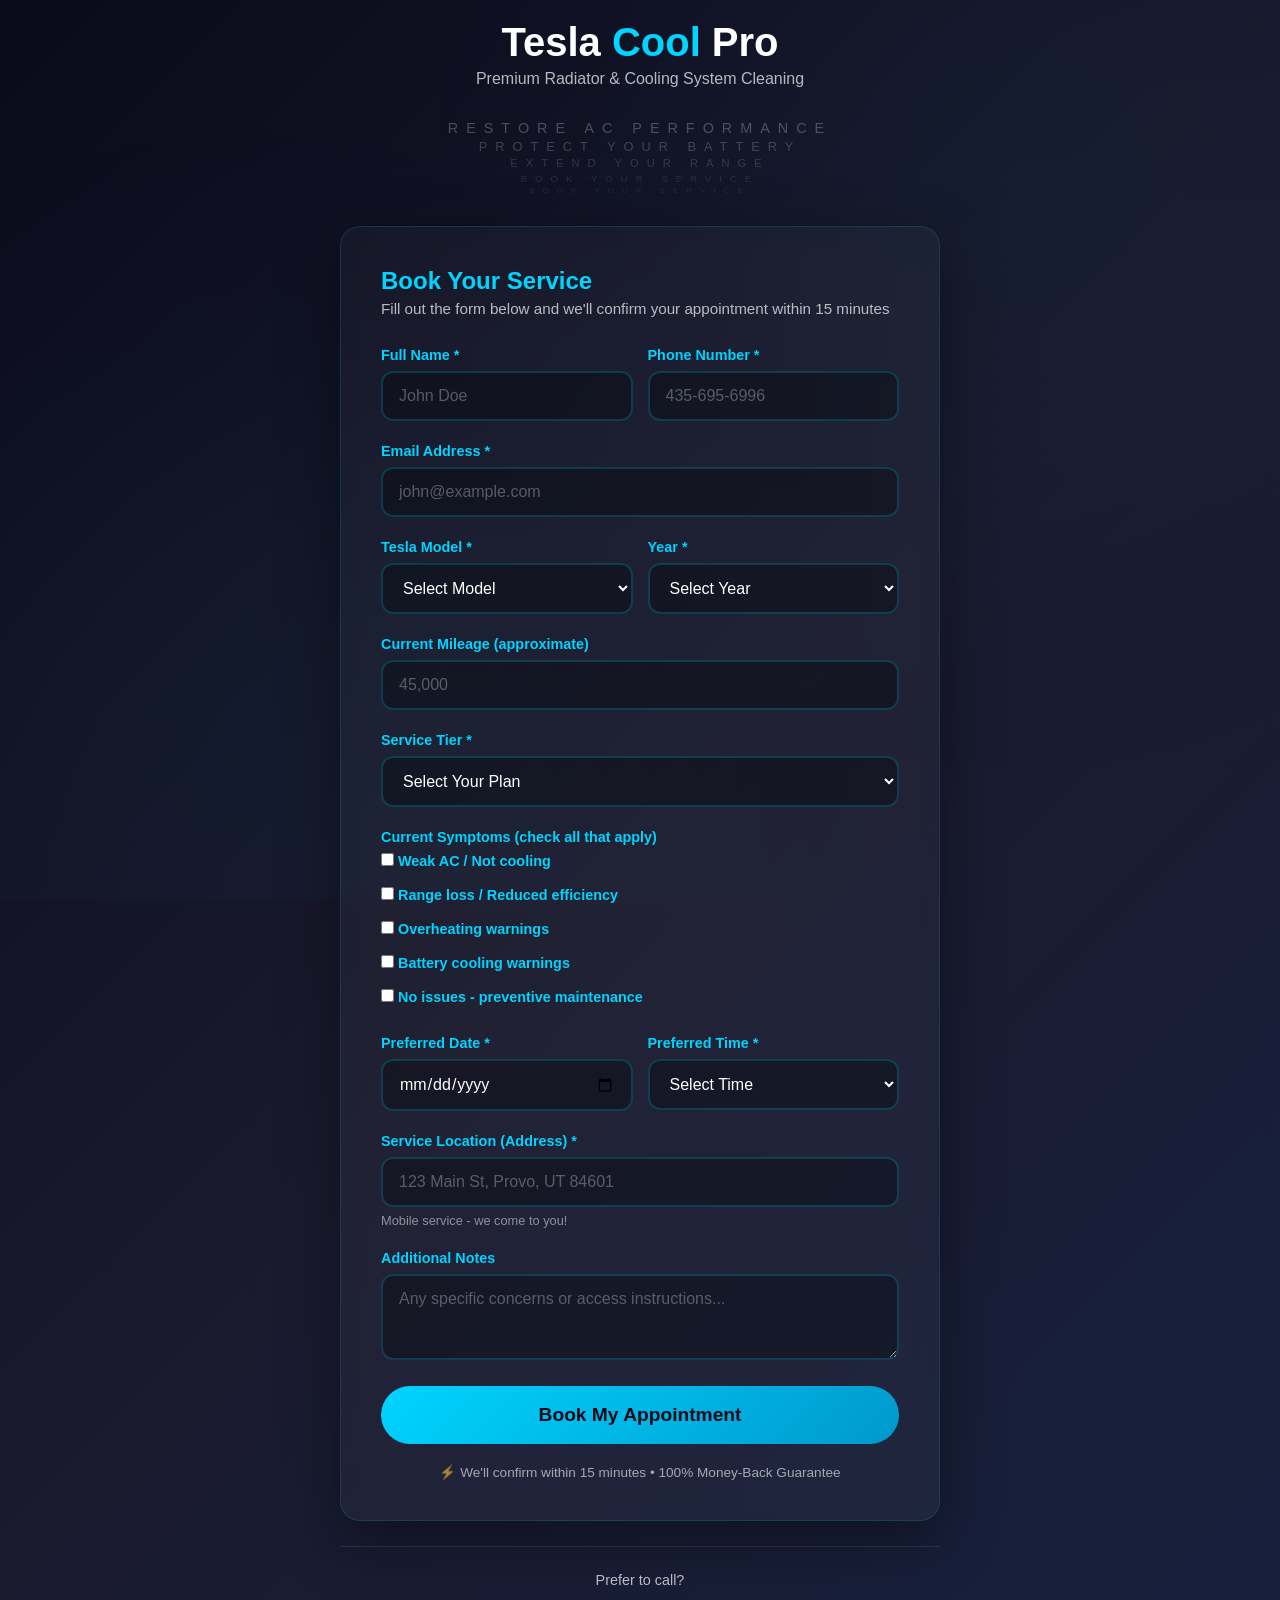
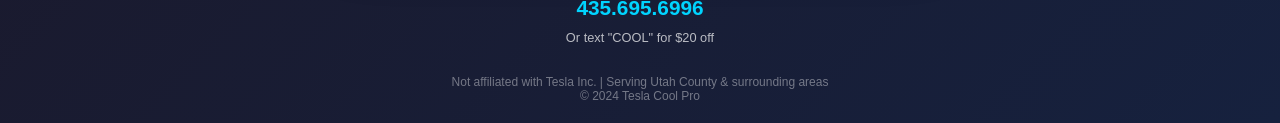
==== commit 0e57fe30: "feat: add clean booking page" ====
--- a/book.html
+++ b/book.html
@@ -299,6 +299,7 @@
                         <label for="name">Full Name *</label>
                         <input type="text" id="name" name="name" required placeholder="John Doe">
                     </div>
+                    
                     <div class="form-group">
                         <label for="phone">Phone Number *</label>
                         <input type="tel" id="phone" name="phone" required placeholder="435-695-6996">
@@ -322,6 +323,7 @@
                             <option value="cybertruck">Cybertruck</option>
                         </select>
                     </div>
+                    
                     <div class="form-group">
                         <label for="year">Year *</label>
                         <select id="year" name="year" required>
@@ -387,6 +389,7 @@
                         <label for="date">Preferred Date *</label>
                         <input type="date" id="date" name="date" required>
                     </div>
+                    
                     <div class="form-group">
                         <label for="time">Preferred Time *</label>
                         <select id="time" name="time" required>
@@ -429,1311 +432,3 @@
     </div>
 </body>
 </html>
-
-<!DOCTYPE html>
-<html lang="en">
-<head>
-    <meta charset="UTF-8">
-    <meta name="viewport" content="width=device-width, initial-scale=1.0">
-    <title>Tesla Cool Pro - Premium Tesla Radiator Cleaning</title>
-    <style>
-        * {
-            margin: 0;
-            padding: 0;
-            box-sizing: border-box;
-        }
-        
-        body {
-            font-family: 'Segoe UI', Tahoma, Geneva, Verdana, sans-serif;
-            line-height: 1.6;
-            color: #333;
-        }
-        
-        /* Hero Section */
-        .hero {
-            background: linear-gradient(135deg, #1a1a2e 0%, #16213e 100%);
-            color: white;
-            padding: 80px 20px;
-            text-align: center;
-        }
-        
-        .hero h1 {
-            font-size: 3.5em;
-            margin-bottom: 20px;
-            font-weight: 700;
-        }
-        
-        .hero h1 span {
-            color: #00d4ff;
-        }
-        
-        .hero .subtitle {
-            font-size: 1.3em;
-            margin-bottom: 15px;
-            opacity: 0.9;
-        }
-        
-        .hero .tagline {
-            font-size: 1.1em;
-            margin-bottom: 40px;
-            opacity: 0.8;
-        }
-        
-        .cta-button {
-            display: inline-block;
-            background: #00d4ff;
-            color: #1a1a2e;
-            padding: 18px 50px;
-            text-decoration: none;
-            border-radius: 50px;
-            font-weight: bold;
-            font-size: 1.2em;
-            transition: transform 0.3s, box-shadow 0.3s;
-        }
-        
-        .cta-button:hover {
-            transform: translateY(-3px);
-            box-shadow: 0 10px 30px rgba(0, 212, 255, 0.3);
-        }
-        
-        /* Trust Badges */
-        .trust-badges {
-            background: #f8f9fa;
-            padding: 40px 20px;
-            text-align: center;
-        }
-        
-        .badge-container {
-            max-width: 1200px;
-            margin: 0 auto;
-            display: grid;
-            grid-template-columns: repeat(auto-fit, minmax(200px, 1fr));
-            gap: 30px;
-        }
-        
-        .badge {
-            padding: 20px;
-        }
-        
-        .badge-number {
-            font-size: 2.5em;
-            font-weight: bold;
-            color: #00d4ff;
-        }
-        
-        .badge-label {
-            color: #666;
-            margin-top: 5px;
-        }
-        
-        /* Problem Section */
-        .problem {
-            padding: 80px 20px;
-            max-width: 1000px;
-            margin: 0 auto;
-        }
-        
-        .problem h2 {
-            text-align: center;
-            font-size: 2.5em;
-            margin-bottom: 40px;
-            color: #1a1a2e;
-        }
-        
-        .problem-grid {
-            display: grid;
-            grid-template-columns: 1fr 1fr;
-            gap: 40px;
-            align-items: center;
-        }
-        
-        .problem-content h3 {
-            font-size: 1.5em;
-            margin-bottom: 20px;
-            color: #e74c3c;
-        }
-        
-        .problem-list {
-            list-style: none;
-        }
-        
-        .problem-list li {
-            padding: 10px 0;
-            padding-left: 30px;
-            position: relative;
-        }
-        
-        .problem-list li:before {
-            content: "⚠️";
-            position: absolute;
-            left: 0;
-        }
-        
-        .cost-box {
-            background: #fff3cd;
-            border-left: 4px solid #ffc107;
-            padding: 20px;
-            margin-top: 20px;
-            border-radius: 5px;
-        }
-        
-        .cost-box strong {
-            color: #e74c3c;
-            font-size: 1.3em;
-        }
-        
-        /* Solution Section */
-        .solution {
-            background: linear-gradient(135deg, #667eea 0%, #764ba2 100%);
-            color: white;
-            padding: 80px 20px;
-            text-align: center;
-        }
-        
-        .solution h2 {
-            font-size: 2.5em;
-            margin-bottom: 40px;
-        }
-        
-        .features {
-            max-width: 1200px;
-            margin: 0 auto;
-            display: grid;
-            grid-template-columns: repeat(auto-fit, minmax(250px, 1fr));
-            gap: 30px;
-            margin-top: 40px;
-        }
-        
-        .feature {
-            background: rgba(255,255,255,0.1);
-            padding: 30px;
-            border-radius: 15px;
-            backdrop-filter: blur(10px);
-        }
-        
-        .feature-icon {
-            font-size: 3em;
-            margin-bottom: 15px;
-        }
-        
-        .feature h3 {
-            font-size: 1.3em;
-            margin-bottom: 10px;
-        }
-        
-        /* Flash Sale Card */
-        .pricing-card.flash-sale {
-            border: 3px solid #e74c3c;
-            animation: pulse-border 2s infinite;
-            position: relative;
-            overflow: visible;
-        }
-        
-        @keyframes pulse-border {
-            0% { box-shadow: 0 0 0 0 rgba(231, 76, 60, 0.4); }
-            70% { box-shadow: 0 0 0 10px rgba(231, 76, 60, 0); }
-            100% { box-shadow: 0 0 0 0 rgba(231, 76, 60, 0); }
-        }
-        
-        .flash-badge {
-            position: absolute;
-            top: -15px;
-            left: 50%;
-            transform: translateX(-50%);
-            background: linear-gradient(135deg, #e74c3c 0%, #c0392b 100%);
-            color: white;
-            padding: 8px 25px;
-            border-radius: 20px;
-            font-weight: bold;
-            font-size: 0.9em;
-            z-index: 10;
-            animation: flash-pulse 1.5s infinite;
-        }
-        
-        @keyframes flash-pulse {
-            0%, 100% { transform: translateX(-50%) scale(1); }
-            50% { transform: translateX(-50%) scale(1.05); }
-        }
-        
-        .original-price {
-            text-decoration: line-through;
-            color: #999;
-            font-size: 1.5em;
-            margin-bottom: -10px;
-        }
-        
-        .tier-price {
-            font-size: 3em;
-            font-weight: bold;
-            color: #e74c3c;
-            margin: 15px 0;
-        }
-        
-        .flash-cta {
-            background: linear-gradient(135deg, #e74c3c 0%, #c0392b 100%);
-            animation: cta-pulse 2s infinite;
-        }
-        
-        @keyframes cta-pulse {
-            0%, 100% { box-shadow: 0 0 0 0 rgba(231, 76, 60, 0.4); }
-            50% { box-shadow: 0 0 20px 5px rgba(231, 76, 60, 0.3); }
-        }
-        
-        /* Pricing Section */
-        .pricing {
-            padding: 80px 20px;
-            background: #f8f9fa;
-        }
-        
-        .pricing h2 {
-            text-align: center;
-            font-size: 2.5em;
-            margin-bottom: 15px;
-            color: #1a1a2e;
-        }
-        
-        .pricing-subtitle {
-            text-align: center;
-            color: #666;
-            margin-bottom: 50px;
-        }
-        
-        .pricing-grid {
-            max-width: 1300px;
-            margin: 0 auto;
-            display: grid;
-            grid-template-columns: repeat(auto-fit, minmax(280px, 1fr));
-            gap: 25px;
-        }
-        
-        .pricing-card {
-            background: white;
-            border-radius: 20px;
-            padding: 35px;
-            box-shadow: 0 5px 20px rgba(0,0,0,0.1);
-            position: relative;
-            transition: transform 0.3s;
-        }
-        
-        .pricing-card:hover {
-            transform: translateY(-10px);
-        }
-        
-        .pricing-card.popular {
-            border: 3px solid #00d4ff;
-            transform: scale(1.05);
-        }
-        
-        .popular-badge {
-            position: absolute;
-            top: -15px;
-            left: 50%;
-            transform: translateX(-50%);
-            background: #00d4ff;
-            color: white;
-            padding: 8px 25px;
-            border-radius: 20px;
-            font-weight: bold;
-            font-size: 0.9em;
-        }
-        
-        .tier-name {
-            font-size: 1.5em;
-            font-weight: bold;
-            color: #1a1a2e;
-            margin-bottom: 10px;
-        }
-        
-        .tier-price {
-            font-size: 3em;
-            font-weight: bold;
-            color: #00d4ff;
-            margin: 15px 0;
-        }
-        
-        .tier-price span {
-            font-size: 0.5em;
-            color: #666;
-        }
-        
-        .tier-per-visit {
-            color: #666;
-            margin-bottom: 20px;
-        }
-        
-        .tier-features {
-            list-style: none;
-            margin: 25px 0;
-        }
-        
-        .tier-features li {
-            padding: 8px 0;
-            border-bottom: 1px solid #eee;
-        }
-        
-        .tier-features li:before {
-            content: "✓ ";
-            color: #00d4ff;
-            font-weight: bold;
-        }
-        
-        .pricing-cta {
-            display: block;
-            text-align: center;
-            background: #1a1a2e;
-            color: white;
-            padding: 15px;
-            text-decoration: none;
-            border-radius: 10px;
-            font-weight: bold;
-            transition: background 0.3s;
-        }
-        
-        .pricing-cta:hover {
-            background: #00d4ff;
-            color: #1a1a2e;
-        }
-        
-        /* How It Works */
-        .process {
-            padding: 80px 20px;
-            max-width: 1000px;
-            margin: 0 auto;
-        }
-        
-        .process h2 {
-            text-align: center;
-            font-size: 2.5em;
-            margin-bottom: 50px;
-            color: #1a1a2e;
-        }
-        
-        .steps {
-            display: flex;
-            justify-content: space-between;
-            gap: 20px;
-        }
-        
-        .step {
-            text-align: center;
-            flex: 1;
-        }
-        
-        .step-number {
-            width: 50px;
-            height: 50px;
-            background: #00d4ff;
-            color: white;
-            border-radius: 50%;
-            display: flex;
-            align-items: center;
-            justify-content: center;
-            margin: 0 auto 15px;
-            font-weight: bold;
-            font-size: 1.3em;
-        }
-        
-        .step h3 {
-            margin-bottom: 10px;
-            color: #1a1a2e;
-        }
-        
-        /* Guarantee */
-        .guarantee {
-            background: linear-gradient(135deg, #667eea 0%, #764ba2 100%);
-            color: white;
-            padding: 60px 20px;
-            text-align: center;
-        }
-        
-        .guarantee h2 {
-            font-size: 2.5em;
-            margin-bottom: 20px;
-        }
-        
-        .guarantee p {
-            font-size: 1.2em;
-            max-width: 600px;
-            margin: 0 auto;
-            opacity: 0.9;
-        }
-        
-        /* CTA Section */
-        .final-cta {
-            background: #1a1a2e;
-            color: white;
-            padding: 80px 20px;
-            text-align: center;
-        }
-        
-        .final-cta h2 {
-            font-size: 2.5em;
-            margin-bottom: 20px;
-        }
-        
-        .final-cta p {
-            font-size: 1.2em;
-            margin-bottom: 40px;
-            opacity: 0.9;
-        }
-        
-        .contact-info {
-            font-size: 1.5em;
-            margin: 20px 0;
-        }
-        
-        .contact-info a {
-            color: #00d4ff;
-            text-decoration: none;
-        }
-        
-        /* Booking Form */
-        .booking-form-section {
-            background: linear-gradient(135deg, #1a1a2e 0%, #16213e 100%);
-            color: white;
-            padding: 80px 20px;
-            text-align: center;
-        }
-        
-        .booking-form-section h2 {
-            font-size: 2.5em;
-            margin-bottom: 15px;
-        }
-        
-        .form-subtitle {
-            font-size: 1.1em;
-            opacity: 0.8;
-            margin-bottom: 40px;
-        }
-        
-        .booking-form {
-            max-width: 700px;
-            margin: 0 auto;
-            background: rgba(255,255,255,0.05);
-            padding: 40px;
-            border-radius: 20px;
-            backdrop-filter: blur(10px);
-            border: 1px solid rgba(0, 212, 255, 0.2);
-        }
-        
-        .form-row {
-            display: grid;
-            grid-template-columns: 1fr 1fr;
-            gap: 20px;
-        }
-        
-        .form-group {
-            margin-bottom: 25px;
-            text-align: left;
-        }
-        
-        .form-group label {
-            display: block;
-            margin-bottom: 8px;
-            font-weight: 600;
-            color: #00d4ff;
-            font-size: 0.95em;
-        }
-        
-        .form-group input,
-        .form-group select,
-        .form-group textarea {
-            width: 100%;
-            padding: 14px;
-            border: 2px solid rgba(0, 212, 255, 0.3);
-            border-radius: 10px;
-            background: rgba(0,0,0,0.3);
-            color: white;
-            font-size: 1em;
-            transition: border-color 0.3s, box-shadow 0.3s;
-        }
-        
-        .form-group input:focus,
-        .form-group select:focus,
-        .form-group textarea:focus {
-            outline: none;
-            border-color: #00d4ff;
-            box-shadow: 0 0 15px rgba(0, 212, 255, 0.2);
-        }
-        
-        .form-group input::placeholder,
-        .form-group textarea::placeholder {
-            color: rgba(255,255,255,0.4);
-        }
-        
-        .form-group select {
-            cursor: pointer;
-        }
-        
-        .form-group select option {
-            background: #1a1a2e;
-            color: white;
-        }
-        
-        .form-group small {
-            display: block;
-            margin-top: 5px;
-            color: rgba(255,255,255,0.6);
-            font-size: 0.85em;
-        }
-        
-        .checkbox-group {
-            display: flex;
-            flex-direction: column;
-            gap: 10px;
-        }
-        
-        .checkbox-label {
-            display: flex;
-            align-items: center;
-            gap: 10px;
-            cursor: pointer;
-            font-weight: normal;
-            color: white;
-        }
-        
-        .checkbox-label input[type="checkbox"] {
-            width: auto;
-            accent-color: #00d4ff;
-        }
-        
-        .form-submit {
-            display: block;
-            width: 100%;
-            padding: 18px;
-            background: linear-gradient(135deg, #00d4ff 0%, #0099cc 100%);
-            color: #1a1a2e;
-            border: none;
-            border-radius: 50px;
-            font-size: 1.2em;
-            font-weight: bold;
-            cursor: pointer;
-            transition: transform 0.3s, box-shadow 0.3s;
-        }
-        
-        .form-submit:hover {
-            transform: translateY(-3px);
-            box-shadow: 0 10px 30px rgba(0, 212, 255, 0.4);
-        }
-        
-        .form-guarantee {
-            margin-top: 20px;
-            font-size: 0.9em;
-            opacity: 0.8;
-        }
-        
-        /* Footer */
-        footer {
-            background: #0f0f23;
-            color: white;
-            padding: 40px 20px;
-            text-align: center;
-        }
-        
-        footer p {
-            opacity: 0.7;
-        }
-        
-        /* Gallery Styles */
-        .gallery {
-            padding: 80px 20px;
-            background: #f8f9fa;
-        }
-        
-        .gallery h2 {
-            text-align: center;
-            font-size: 2.5em;
-            margin-bottom: 15px;
-            color: #1a1a2e;
-        }
-        
-        .gallery-subtitle {
-            text-align: center;
-            color: #666;
-            margin-bottom: 50px;
-        }
-        
-        .gallery-grid {
-            max-width: 1200px;
-            margin: 0 auto;
-            display: grid;
-            grid-template-columns: repeat(auto-fit, minmax(350px, 1fr));
-            gap: 30px;
-        }
-        
-        .gallery-item {
-            background: white;
-            border-radius: 15px;
-            overflow: hidden;
-            box-shadow: 0 5px 20px rgba(0,0,0,0.1);
-        }
-        
-        .gallery-item img {
-            width: 100%;
-            height: 100%;
-            object-fit: cover;
-        }
-        
-        .gallery-item .label {
-            position: absolute;
-            top: 10px;
-            left: 10px;
-            background: rgba(0,0,0,0.7);
-            color: white;
-            padding: 5px 15px;
-            border-radius: 20px;
-            font-size: 0.9em;
-            font-weight: bold;
-            z-index: 10;
-        }
-        
-        .gallery-item .info {
-            padding: 20px;
-        }
-        
-        .gallery-item .info h3 {
-            font-size: 1.2em;
-            color: #1a1a2e;
-            margin-bottom: 5px;
-        }
-        
-        .gallery-item .info p {
-            color: #666;
-            font-size: 0.9em;
-        }
-        
-        .gallery-item .results {
-            display: flex;
-            gap: 20px;
-            margin-top: 15px;
-            padding-top: 15px;
-            border-top: 1px solid #eee;
-        }
-        
-        .gallery-item .result {
-            text-align: center;
-        }
-        
-        .gallery-item .result-value {
-            font-size: 1.5em;
-            font-weight: bold;
-            color: #00d4ff;
-        }
-        
-        .gallery-item .result-label {
-            font-size: 0.8em;
-            color: #666;
-        }
-        
-        .testimonials {
-            padding: 80px 20px;
-            max-width: 1200px;
-            margin: 0 auto;
-        }
-        
-        .testimonials h2 {
-            text-align: center;
-            font-size: 2.5em;
-            margin-bottom: 15px;
-            color: #1a1a2e;
-        }
-        
-        .testimonials-subtitle {
-            text-align: center;
-            color: #666;
-            margin-bottom: 50px;
-        }
-        
-        .testimonials-grid {
-            display: grid;
-            grid-template-columns: repeat(auto-fit, minmax(350px, 1fr));
-            gap: 30px;
-        }
-        
-        .testimonial-card {
-            background: white;
-            padding: 35px;
-            border-radius: 15px;
-            box-shadow: 0 5px 20px rgba(0,0,0,0.1);
-            position: relative;
-        }
-        
-        .testimonial-card::before {
-            content: """;
-            font-size: 4em;
-            color: #00d4ff;
-            position: absolute;
-            top: 10px;
-            left: 20px;
-            opacity: 0.3;
-        }
-        
-        .testimonial-text {
-            font-size: 1.1em;
-            line-height: 1.6;
-            color: #333;
-            margin-bottom: 25px;
-            position: relative;
-            z-index: 1;
-        }
-        
-        .testimonial-author {
-            display: flex;
-            align-items: center;
-            gap: 15px;
-            border-top: 1px solid #eee;
-            padding-top: 20px;
-        }
-        
-        .author-avatar {
-            width: 50px;
-            height: 50px;
-            border-radius: 50%;
-            background: linear-gradient(135deg, #667eea 0%, #764ba2 100%);
-            display: flex;
-            align-items: center;
-            justify-content: center;
-            color: white;
-            font-weight: bold;
-            font-size: 1.2em;
-        }
-        
-        .author-info h4 {
-            color: #1a1a2e;
-            margin: 0;
-        }
-        
-        .author-info p {
-            color: #666;
-            margin: 0;
-            font-size: 0.9em;
-        }
-        
-        .stars {
-            color: #ffc107;
-            margin-bottom: 15px;
-        }
-        @media (max-width: 768px) {
-            .hero h1 {
-                font-size: 2.5em;
-            }
-            
-            .problem-grid {
-                grid-template-columns: 1fr;
-            }
-            
-            .steps {
-                flex-direction: column;
-            }
-            
-            .pricing-card.popular {
-                transform: none;
-            }
-            
-            .form-row {
-                grid-template-columns: 1fr;
-            }
-            
-            .booking-form {
-                padding: 25px;
-            }
-            
-            .testimonials-grid,
-            .gallery-grid {
-                grid-template-columns: 1fr;
-            }
-        }
-    </style>
-</head>
-<body>
-
-    <!-- Hero Section -->
-    <section class="hero">
-        <h1>Tesla <span>Cool</span> Pro</h1>
-        <p class="subtitle">Premium Radiator & Cooling System Cleaning</p>
-        <p class="tagline">Restore AC Performance • Protect Your Battery • Extend Your Range</p>
-        <a href="#book" class="cta-button">Book Your Service</a>
-    </section>
-
-    <!-- Trust Badges -->
-    <section class="trust-badges">
-        <div class="badge-container">
-            <div class="badge">
-                <div class="badge-number">500+</div>
-                <div class="badge-label">Teslas Serviced</div>
-            </div>
-            <div class="badge">
-                <div class="badge-number">4.9★</div>
-                <div class="badge-label">Average Rating</div>
-            </div>
-            <div class="badge">
-                <div class="badge-number">$2.2M</div>
-                <div class="badge-label">Saved in Repairs</div>
-            </div>
-            <div class="badge">
-                <div class="badge-number">0</div>
-                <div class="badge-label">Damage Incidents</div>
-            </div>
-        </div>
-    </section>
-
-    <!-- Problem Section -->
-    <section class="problem">
-        <h2>The Hidden Problem Every Tesla Faces</h2>
-        <div class="problem-grid">
-            <div class="problem-content">
-                <h3>Why Your Tesla is Running Hot</h3>
-                <ul class="problem-list">
-                    <li>No front grille = direct exposure to debris</li>
-                    <li>Bugs, leaves, dirt clog the radiator</li>
-                    <li>AC slowly loses effectiveness</li>
-                    <li>Battery can't cool properly</li>
-                    <li>Range drops over time</li>
-                    <li>Repair cost when it fails: $3,000-5,000+</li>
-                </ul>
-                <div class="cost-box">
-                    <p><strong>Tesla Service Center Charges:</strong><br>
-                    Diagnostic: $200-300<br>
-                    Radiator Replacement: $1,200-1,500<br>
-                    AC Repair: $800-1,200<br>
-                    <strong>Total: $3,000-5,000+</strong></p>
-                </div>
-            </div>
-            <div class="problem-visual">
-                <img src="images/before-1.jpg" alt="Dirty Tesla radiator - before cleaning" style="width: 100%; height: 400px; object-fit: cover; border-radius: 10px;">
-            </div>
-        </div>
-    </section>
-
-    <!-- Solution Section -->
-    <section class="solution">
-        <h2>The Professional Solution</h2>
-        <div class="features">
-            <div class="feature">
-                <div class="feature-icon">🔧</div>
-                <h3>Tesla-Trained Technicians</h3>
-                <p>We ONLY work on Teslas. We understand the unique cooling system, software, and sensors.</p>
-            </div>
-            <div class="feature">
-                <div class="feature-icon">🚐</div>
-                <h3>Mobile Service</h3>
-                <p>We come to you. Home, office, or charging station. Same professional service, zero hassle.</p>
-            </div>
-            <div class="feature">
-                <div class="feature-icon">⚡</div>
-                <h3>Same-Day Service</h3>
-                <p>Book today, get serviced today. No waiting weeks like Tesla Service Center.</p>
-            </div>
-            <div class="feature">
-                <div class="feature-icon">🛡️</div>
-                <h3>Warranty Safe</h3>
-                <p>We use Tesla-approved methods. Won't void your warranty. Protects your investment.</p>
-            </div>
-        </div>
-    </section>
-
-    <!-- Pricing Section -->
-    <section class="pricing" id="pricing">
-        <h2>Choose Your Protection Level</h2>
-        <p class="pricing-subtitle">From one-time refresh to year-round protection. All plans include Tesla-trained technicians and our satisfaction guarantee.</p>
-        
-        <div class="pricing-grid">
-            <!-- Tier 1: Essential (Flash Sale) -->
-            <div class="pricing-card flash-sale">
-                <div class="flash-badge">⚡ FLASH SALE</div>
-                <div class="tier-name">Essential</div>
-                <div class="original-price">$199</div>
-                <div class="tier-price">$150</div>
-                <div class="tier-per-visit">Per visit • One-time service</div>
-                <ul class="tier-features">
-                    <li>✓ External radiator deep clean</li>
-                    <li>✓ AC condenser restoration</li>
-                    <li>✓ Visual inspection</li>
-                    <li>✓ Photo documentation</li>
-                    <li>✓ 30-day warranty</li>
-                </ul>
-                <a href="#book" class="pricing-cta flash-cta">Claim Flash Sale</a>
-            </div>
-
-            <!-- Tier 2: Standard (Popular) -->
-            <div class="pricing-card popular">
-                <div class="popular-badge">MOST POPULAR</div>
-                <div class="tier-name">Standard</div>
-                <div class="tier-price">$275</div>
-                <div class="tier-per-visit">$137/visit • 2x per year</div>
-                <ul class="tier-features">
-                    <li>Everything in Essential</li>
-                    <li>Internal flush (2nd visit)</li>
-                    <li>AC performance test</li>
-                    <li>Priority scheduling</li>
-                    <li>6-month warranty</li>
-                    <li>Save $25 vs 2 singles</li>
-                </ul>
-                <a href="#book" class="pricing-cta">Select Standard</a>
-            </div>
-
-            <!-- Tier 3: Professional -->
-            <div class="pricing-card">
-                <div class="tier-name">Professional</div>
-                <div class="tier-price">$375</div>
-                <div class="tier-per-visit">$125/visit • 3x per year</div>
-                <ul class="tier-features">
-                    <li>Everything in Standard</li>
-                    <li>Battery cooling check</li>
-                    <li>Cabin filter replacement</li>
-                    <li>Mobile service included</li>
-                    <li>24/7 support</li>
-                    <li>1-year warranty</li>
-                    <li>Save $75 vs 3 singles</li>
-                </ul>
-                <a href="#book" class="pricing-cta">Select Professional</a>
-            </div>
-
-            <!-- Tier 4: VIP -->
-            <div class="pricing-card">
-                <div class="tier-name">VIP</div>
-                <div class="tier-price">$450</div>
-                <div class="tier-per-visit">$112/visit • 4x per year</div>
-                <ul class="tier-features">
-                    <li>Everything in Professional</li>
-                    <li>Quarterly health reports</li>
-                    <li>Dedicated account manager</li>
-                    <li>Emergency same-day service</li>
-                    <li>Full diagnostics</li>
-                    <li>2-year warranty</li>
-                    <li>Save $150 vs 4 singles</li>
-                </ul>
-                <a href="#book" class="pricing-cta">Select VIP</a>
-            </div>
-        </div>
-    </section>
-
-    <!-- How It Works -->
-    <section class="process">
-        <h2>How It Works</h2>
-        <div class="steps">
-            <div class="step">
-                <div class="step-number">1</div>
-                <h3>Book Online</h3>
-                <p>Choose your plan and schedule. Mobile or in-shop.</p>
-            </div>
-            <div class="step">
-                <div class="step-number">2</div>
-                <h3>Free Inspection</h3>
-                <p>We assess your radiator condition. No obligation.</p>
-            </div>
-            <div class="step">
-                <div class="step-number">3</div>
-                <h3>Professional Clean</h3>
-                <p>Tesla-trained technicians. 45-120 minutes.</p>
-            </div>
-            <div class="step">
-                <div class="step-number">4</div>
-                <h3>Performance Test</h3>
-                <p>We verify AC and cooling improvements.</p>
-            </div>
-            <div class="step">
-                <div class="step-number">5</div>
-                <h3>Get Report</h3>
-                <p>Before/after photos + maintenance recommendations.</p>
-            </div>
-        </div>
-    </section>
-
-    <!-- See the Problem Section -->
-    <section class="gallery">
-        <h2>See the Problem</h2>
-        <p class="gallery-subtitle">These are actual photos of Tesla radiators that needed cleaning. Does yours look like this?</p>
-        
-        <div class="gallery-grid">
-            <!-- Problem Photo 1 -->
-            <div class="gallery-item">
-                <div style="position: relative; height: 250px; overflow: hidden; border-radius: 10px;">
-                    <img src="images/before-1.jpg" alt="Dirty Tesla radiator" style="width: 100%; height: 100%; object-fit: cover;">
-                    <span class="label" style="position: absolute; top: 10px; left: 10px; background: rgba(231, 76, 60, 0.9); color: white; padding: 8px 20px; border-radius: 20px; font-weight: bold;">NEEDS CLEANING</span>
-                </div>
-                <div class="info">
-                    <h3>Tesla Model 3 - 45,000 miles</h3>
-                    <p>Heavy debris buildup causing weak AC and reduced range</p>
-                    <div style="background: #fff3cd; padding: 15px; border-radius: 8px; margin-top: 15px;">
-                        <p style="margin: 0; font-size: 0.9em;"><strong>Symptoms:</strong> AC weak, 8% range loss, overheating warnings</p>
-                    </div>
-                </div>
-            </div>
-            
-            <!-- Problem Photo 2 -->
-            <div class="gallery-item">
-                <div style="position: relative; height: 250px; overflow: hidden; border-radius: 10px;">
-                    <img src="images/before-2.jpg" alt="Dirty Tesla radiator" style="width: 100%; height: 100%; object-fit: cover;">
-                    <span class="label" style="position: absolute; top: 10px; left: 10px; background: rgba(231, 76, 60, 0.9); color: white; padding: 8px 20px; border-radius: 20px; font-weight: bold;">NEEDS CLEANING</span>
-                </div>
-                <div class="info">
-                    <h3>Tesla Model Y - 62,000 miles</h3>
-                    <p>Severe clogging after 18 months without maintenance</p>
-                    <div style="background: #fff3cd; padding: 15px; border-radius: 8px; margin-top: 15px;">
-                        <p style="margin: 0; font-size: 0.9em;"><strong>Symptoms:</strong> AC barely working, 11% range loss, battery warnings</p>
-                    </div>
-                </div>
-            </div>
-            
-            <!-- Problem Photo 3 -->
-            <div class="gallery-item">
-                <div style="position: relative; height: 250px; overflow: hidden; border-radius: 10px;">
-                    <img src="images/before-3.jpg" alt="Dirty Tesla radiator" style="width: 100%; height: 100%; object-fit: cover;">
-                    <span class="label" style="position: absolute; top: 10px; left: 10px; background: rgba(231, 76, 60, 0.9); color: white; padding: 8px 20px; border-radius: 20px; font-weight: bold;">NEEDS CLEANING</span>
-                </div>
-                <div class="info">
-                    <h3>Tesla Model S - 78,000 miles</h3>
-                    <p>Moderate buildup discovered during routine inspection</p>
-                    <div style="background: #fff3cd; padding: 15px; border-radius: 8px; margin-top: 15px;">
-                        <p style="margin: 0; font-size: 0.9em;"><strong>Symptoms:</strong> Slightly warm AC, 6% range reduction</p>
-                    </div>
-                </div>
-            </div>
-        </div>
-        
-        <div style="text-align: center; margin-top: 40px;">
-            <p style="font-size: 1.2em; margin-bottom: 20px;"><strong>If your Tesla's radiator looks like this, you need cleaning.</strong></p>
-            <a href="#pricing" class="cta-button">Book Your Cleaning Now</a>
-        </div>
-    </section>
-
-    <!-- Testimonials Section -->
-    <section class="testimonials">
-        <h2>What Tesla Owners Say</h2>
-        <p class="testimonials-subtitle">Real reviews from real customers</p>
-        
-        <div class="testimonials-grid">
-            <!-- Testimonial 1 -->
-            <div class="testimonial-card">
-                <div class="stars">★★★★★</div>
-                <p class="testimonial-text">My AC was barely blowing cold air. I thought I needed a $1200 repair at Tesla. These guys cleaned my radiator for $150 and the AC is ice cold now. Best money I've spent on my Tesla.</p>
-                <div class="testimonial-author">
-                    <div class="author-avatar">JD</div>
-                    <div class="author-info">
-                        <h4>James D.</h4>
-                        <p>Tesla Model 3 Owner</p>
-                    </div>
-                </div>
-            </div>
-            
-            <!-- Testimonial 2 -->
-            <div class="testimonial-card">
-                <div class="stars">★★★★★</div>
-                <p class="testimonial-text">I was losing about 20 miles of range and couldn't figure out why. After the cleaning, my range is back to normal. They came to my office and did it in 45 minutes. Super convenient.</p>
-                <div class="testimonial-author">
-                    <div class="author-avatar">SM</div>
-                    <div class="author-info">
-                        <h4>Sarah M.</h4>
-                        <p>Tesla Model Y Owner</p>
-                    </div>
-                </div>
-            </div>
-            
-            <!-- Testimonial 3 -->
-            <div class="testimonial-card">
-                <div class="stars">★★★★★</div>
-                <p class="testimonial-text">Professional, knowledgeable, and honest. They showed me the before/after photos and the difference was shocking. I signed up for the Standard plan immediately. Worth every penny.</p>
-                <div class="testimonial-author">
-                    <div class="author-avatar">RL</div>
-                    <div class="author-info">
-                        <h4>Robert L.</h4>
-                        <p>Tesla Model S Owner</p>
-                    </div>
-                </div>
-            </div>
-            
-            <!-- Testimonial 4 -->
-            <div class="testimonial-card">
-                <div class="stars">★★★★★</div>
-                <p class="testimonial-text">I manage a fleet of 6 Teslas for our company. These guys come to our office and clean all of them in one day. Our AC issues are gone and the drivers are much happier. Great business service.</p>
-                <div class="testimonial-author">
-                    <div class="author-avatar">AT</div>
-                    <div class="author-info">
-                        <h4>Amanda T.</h4>
-                        <p>Fleet Manager, 6 Teslas</p>
-                    </div>
-                </div>
-            </div>
-            
-            <!-- Testimonial 5 -->
-            <div class="testimonial-card">
-                <div class="stars">★★★★★</div>
-                <p class="testimonial-text">I was skeptical at first but the money-back guarantee convinced me to try it. The difference in my AC was immediate and obvious. I went from sweating in my Tesla to freezing in 45 minutes. Amazing!</p>
-                <div class="testimonial-author">
-                    <div class="author-avatar">MK</div>
-                    <div class="author-info">
-                        <h4>Michael K.</h4>
-                        <p>Tesla Model 3 Owner</p>
-                    </div>
-                </div>
-            </div>
-            
-            <!-- Testimonial 6 -->
-            <div class="testimonial-card">
-                <div class="stars">★★★★★</div>
-                <p class="testimonial-text">I've been driving Teslas for 5 years and never knew this was a thing. After the cleaning my car feels brand new. The mobile service is a game changer - they came to my house while I worked from home.</p>
-                <div class="testimonial-author">
-                    <div class="author-avatar">EC</div>
-                    <div class="author-info">
-                        <h4>Emily C.</h4>
-                        <p>Tesla Model Y Owner</p>
-                    </div>
-                </div>
-            </div>
-        </div>
-    </section>
-
-    <!-- Guarantee -->
-    <section class="guarantee">
-        <h2>100% Money-Back Guarantee</h2>
-        <p>If you're not completely satisfied with your service, we'll refund every penny. No questions. No hassle. We're only successful if you're thrilled.</p>
-    </section>
-
-    <!-- Booking Form -->
-    <section class="booking-form-section" id="book">
-        <h2>Book Your Service</h2>
-        <p class="form-subtitle">Fill out the form below and we'll confirm your appointment within 15 minutes</p>
-        
-        <form class="booking-form" action="https://formspree.io/f/mzdwnrwk" method="POST">
-            <div class="form-row">
-                <div class="form-group">
-                    <label for="name">Full Name *</label>
-                    <input type="text" id="name" name="name" required placeholder="John Doe">
-                </div>
-                <div class="form-group">
-                    <label for="phone">Phone Number *</label>
-                    <input type="tel" id="phone" name="phone" required placeholder="435-695-6996">
-                </div>
-            </div>
-            
-            <div class="form-group">
-                <label for="email">Email Address *</label>
-                <input type="email" id="email" name="email" required placeholder="john@example.com">
-            </div>
-            
-            <div class="form-row">
-                <div class="form-group">
-                    <label for="model">Tesla Model *</label>
-                    <select id="model" name="model" required>
-                        <option value="">Select Model</option>
-                        <option value="model-3">Model 3</option>
-                        <option value="model-y">Model Y</option>
-                        <option value="model-s">Model S</option>
-                        <option value="model-x">Model X</option>
-                        <option value="cybertruck">Cybertruck</option>
-                    </select>
-                </div>
-                <div class="form-group">
-                    <label for="year">Year *</label>
-                    <select id="year" name="year" required>
-                        <option value="">Select Year</option>
-                        <option value="2026">2026</option>
-                        <option value="2025">2025</option>
-                        <option value="2024">2024</option>
-                        <option value="2023">2023</option>
-                        <option value="2022">2022</option>
-                        <option value="2021">2021</option>
-                        <option value="2020">2020</option>
-                        <option value="2019">2019</option>
-                        <option value="2018">2018</option>
-                        <option value="2017">2017</option>
-                        <option value="2016">2016</option>
-                        <option value="2015">2015</option>
-                        <option value="2014">2014</option>
-                        <option value="2013">2013</option>
-                        <option value="2012">2012</option>
-                    </select>
-                </div>
-            </div>
-            
-            <div class="form-group">
-                <label for="mileage">Current Mileage (approximate)</label>
-                <input type="number" id="mileage" name="mileage" placeholder="45,000">
-            </div>
-            
-            <div class="form-group">
-                <label for="service-tier">Service Tier *</label>
-                <select id="service-tier" name="service-tier" required>
-                    <option value="">Select Your Plan</option>
-                    <option value="essential">Essential - $150 (One-time)</option>
-                    <option value="standard">Standard - $275 (2x/year)</option>
-                    <option value="professional">Professional - $375 (3x/year)</option>
-                    <option value="vip">VIP - $450 (4x/year)</option>
-                </select>
-            </div>
-            
-            <div class="form-group">
-                <label for="symptoms">Current Symptoms (check all that apply)</label>
-                <div class="checkbox-group">
-                    <label class="checkbox-label">
-                        <input type="checkbox" name="symptoms" value="weak-ac"> Weak AC / Not cooling
-                    </label>
-                    <label class="checkbox-label">
-                        <input type="checkbox" name="symptoms" value="range-loss"> Range loss / Reduced efficiency
-                    </label>
-                    <label class="checkbox-label">
-                        <input type="checkbox" name="symptoms" value="overheating"> Overheating warnings
-                    </label>
-                    <label class="checkbox-label">
-                        <input type="checkbox" name="symptoms" value="battery-warnings"> Battery cooling warnings
-                    </label>
-                    <label class="checkbox-label">
-                        <input type="checkbox" name="symptoms" value="no-issues"> No issues - preventive maintenance
-                    </label>
-                </div>
-            </div>
-            
-            <div class="form-row">
-                <div class="form-group">
-                    <label for="date">Preferred Date *</label>
-                    <input type="date" id="date" name="date" required>
-                </div>
-                <div class="form-group">
-                    <label for="time">Preferred Time *</label>
-                    <select id="time" name="time" required>
-                        <option value="">Select Time</option>
-                        <option value="morning">Morning (8am - 12pm)</option>
-                        <option value="afternoon">Afternoon (12pm - 5pm)</option>
-                        <option value="evening">Evening (5pm - 8pm)</option>
-                    </select>
-                </div>
-            </div>
-            
-            <div class="form-group">
-                <label for="location">Service Location (Address) *</label>
-                <input type="text" id="location" name="location" required placeholder="123 Main St, Provo, UT 84601">
-                <small>Mobile service - we come to you!</small>
-            </div>
-            
-            <div class="form-group">
-                <label for="notes">Additional Notes</label>
-                <textarea id="notes" name="notes" rows="3" placeholder="Any specific concerns or access instructions..."></textarea>
-            </div>
-            
-            <button type="submit" class="form-submit">Book My Appointment</button>
-            <p class="form-guarantee">⚡ We'll confirm within 15 minutes • 100% Money-Back Guarantee</p>
-        </form>
-    </section>
-
-    <!-- Final CTA -->
-    <section class="final-cta" id="contact">
-        <h2>Ready to Protect Your Tesla?</h2>
-        <p>Same-day appointments available. Mobile service at your location.</p>
-        <div class="contact-info">
-            📞 <a href="tel:4356956996">435.695.6996</a>
-        </div>
-        <p style="margin-top: 20px;">Or text "COOL" to <a href="tel:4356956996">435.695.6996</a> for $20 off</p>
-        <br>
-        <a href="tel:4356956996" class="cta-button">Call Now</a>
-    </section>
-
-    <!-- Footer -->
-    <footer>
-        <p><strong>Tesla Cool Pro</strong> - Premium Tesla Radiator Cleaning Specialists</p>
-        <p style="margin-top: 10px;">Not affiliated with Tesla Inc. | Serving Utah County, Nebo, Salt Lake, and all surrounding counties</p>
-        <p style="margin-top: 10px; font-size: 0.9em;">© 2024 Tesla Cool Pro. All rights reserved.</p>
-    </footer>
-
-</body>
-</html>
